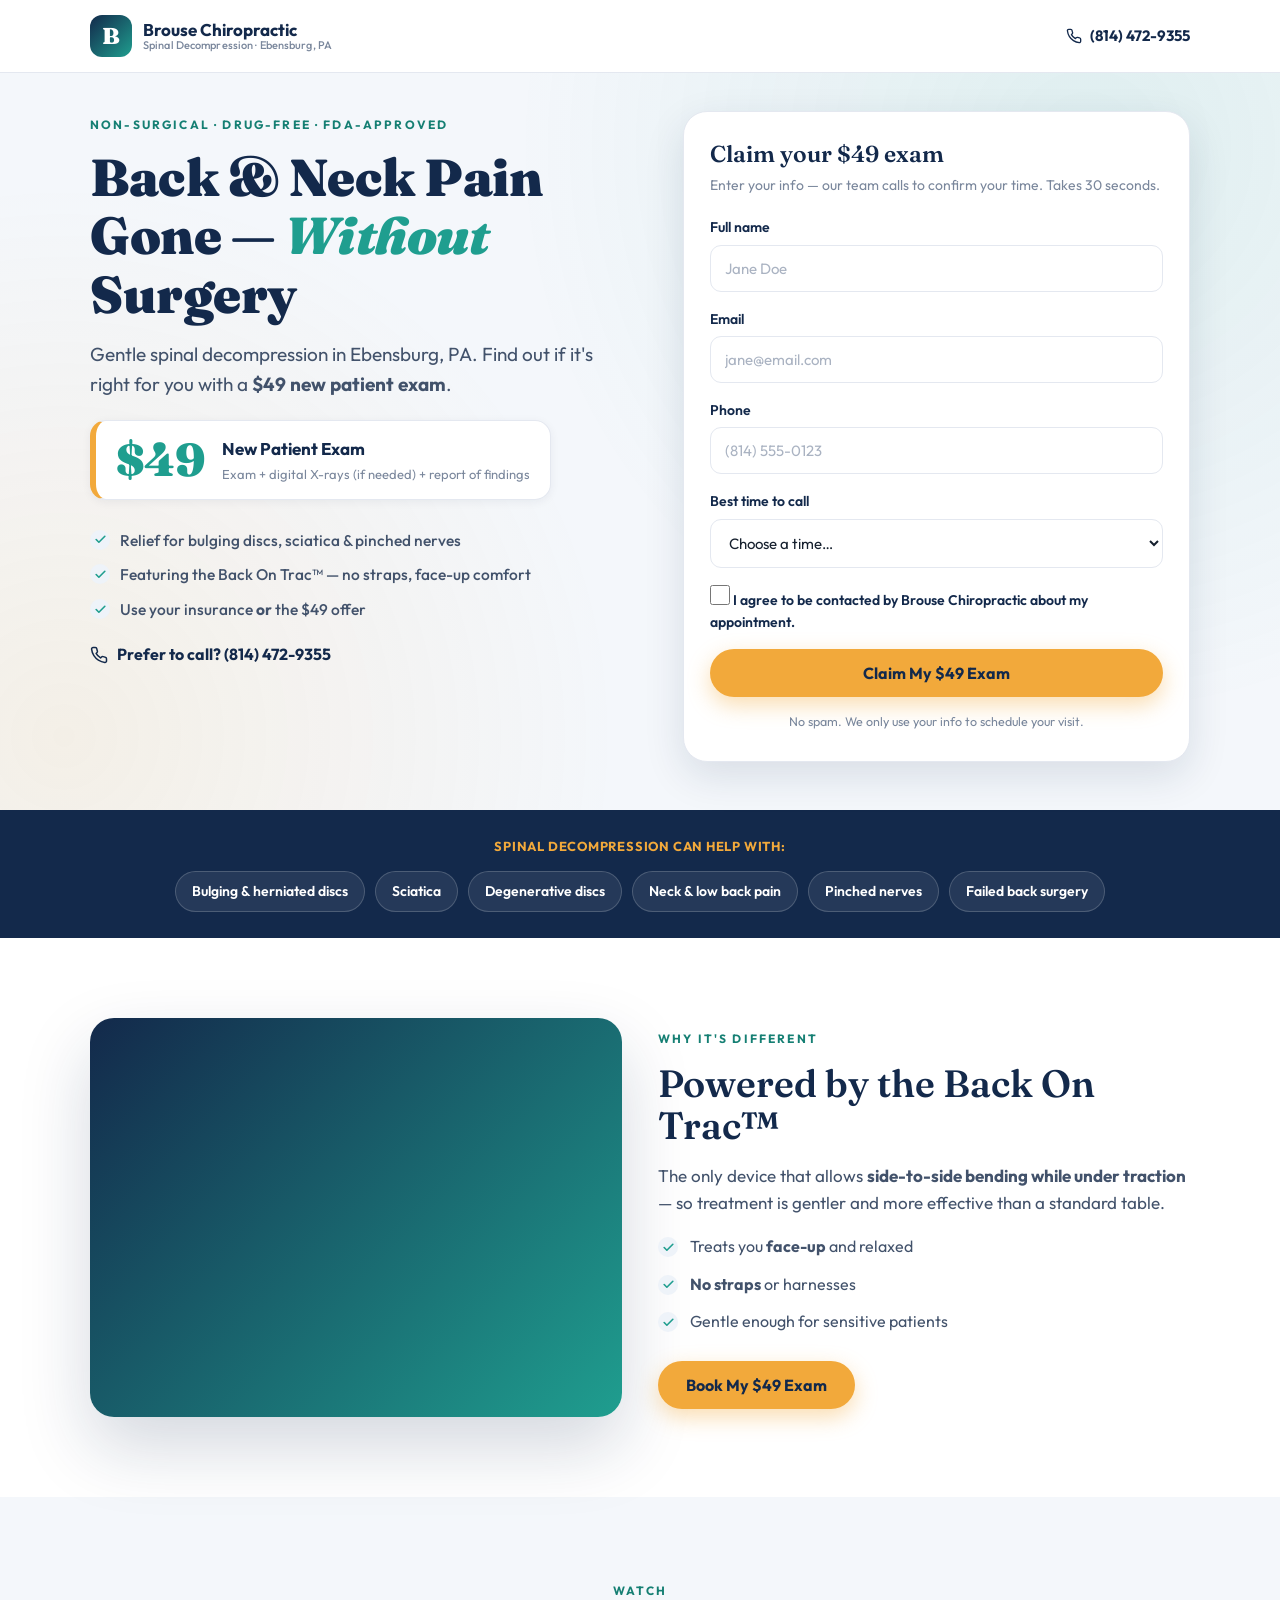
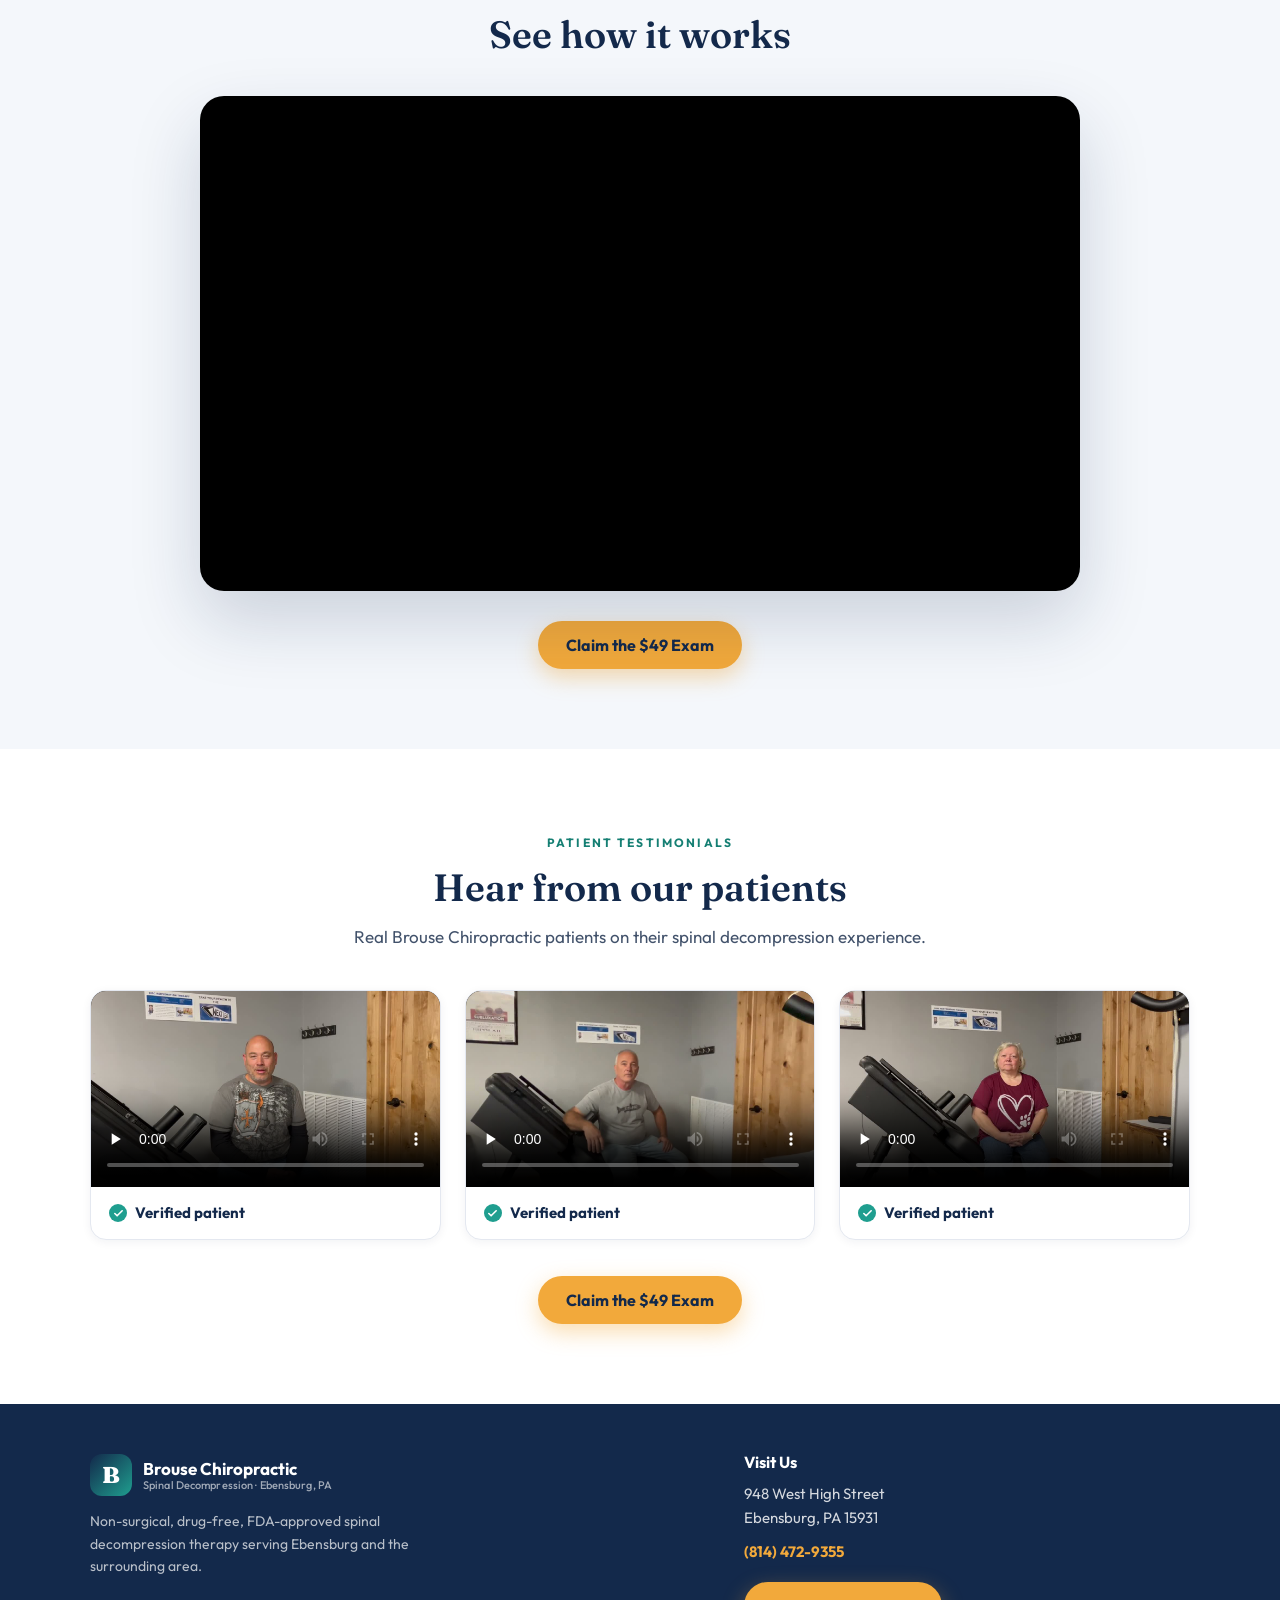
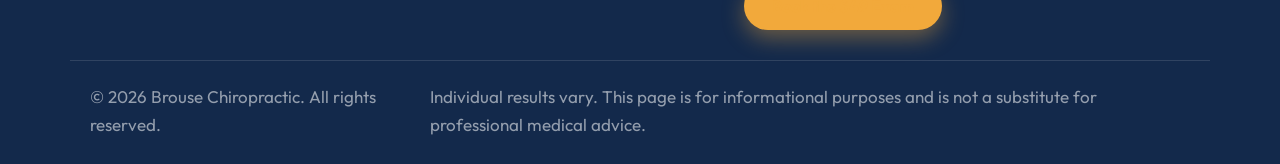
==== index.html @ f55ba2af "Add patient video testimonials; change offer to $49 - New "Hear from our patients" section with 3 co" ====
<!DOCTYPE html>
<html lang="en">
<head>
<meta charset="UTF-8">
<meta name="viewport" content="width=device-width, initial-scale=1.0">
<title>Spinal Decompression Ebensburg, PA — $49 Exam | Brouse Chiropractic</title>
<meta name="description" content="Drug-free, FDA-approved spinal decompression in Ebensburg, PA. Relief for bulging discs, sciatica, neck &amp; back pain without surgery. New patient exam $49 — book in 30 seconds.">
<link rel="preconnect" href="https://fonts.googleapis.com">
<link rel="preconnect" href="https://fonts.gstatic.com" crossorigin>
<link href="https://fonts.googleapis.com/css2?family=Fraunces:opsz,wght@9..144,500;9..144,600;9..144,900&family=Outfit:wght@300;400;500;600;700;800&display=swap" rel="stylesheet">
<link rel="stylesheet" href="styles.css">

<!-- ============ Meta Pixel (placeholder ID — replace 000000000000000) ============ -->
<script>
!function(f,b,e,v,n,t,s)
{if(f.fbq)return;n=f.fbq=function(){n.callMethod?
n.callMethod.apply(n,arguments):n.queue.push(arguments)};
if(!f._fbq)f._fbq=n;n.push=n;n.loaded=!0;n.version='2.0';
n.queue=[];t=b.createElement(e);t.async=!0;
t.src=v;s=b.getElementsByTagName(e)[0];
s.parentNode.insertBefore(t,s)}(window, document,'script',
'https://connect.facebook.net/en_US/fbevents.js');
fbq('init', '000000000000000');   // <-- replace with the client's real Pixel ID
fbq('track', 'PageView');
</script>
<noscript><img height="1" width="1" style="display:none"
  src="https://www.facebook.com/tr?id=000000000000000&ev=PageView&noscript=1"/></noscript>
<!-- ============ End Meta Pixel ============ -->
</head>
<body>

<!-- ===================== HEADER (minimal, no distractions) ===================== -->
<header class="site-header" id="top">
  <div class="wrap header-inner">
    <a href="#top" class="brand">
      <span class="brand-mark">B</span>
      <span class="brand-text">Brouse Chiropractic<small>Spinal Decompression · Ebensburg, PA</small></span>
    </a>
    <a href="tel:+18144729355" class="header-phone">
      <svg viewBox="0 0 24 24" width="16" height="16" fill="none" stroke="currentColor" stroke-width="2" stroke-linecap="round" stroke-linejoin="round"><path d="M22 16.92v3a2 2 0 0 1-2.18 2 19.79 19.79 0 0 1-8.63-3.07 19.5 19.5 0 0 1-6-6 19.79 19.79 0 0 1-3.07-8.67A2 2 0 0 1 4.11 2h3a2 2 0 0 1 2 1.72c.13.96.36 1.9.7 2.81a2 2 0 0 1-.45 2.11L8.09 9.91a16 16 0 0 0 6 6l1.27-1.27a2 2 0 0 1 2.11-.45c.91.34 1.85.57 2.81.7A2 2 0 0 1 22 16.92z"/></svg>
      (814) 472-9355
    </a>
  </div>
</header>

<!-- ===================== HERO + LEAD FORM (above the fold) ===================== -->
<section class="hero" id="book">
  <div class="wrap hero-grid">

    <div class="hero-copy">
      <span class="eyebrow">Non-Surgical · Drug-Free · FDA-Approved</span>
      <h1>Back &amp; Neck Pain Gone — <em>Without</em> Surgery</h1>
      <p class="lede">Gentle spinal decompression in Ebensburg, PA. Find out if it's right for you with a <strong>$49 new patient exam</strong>.</p>

      <div class="offer-badge">
        <div class="offer-price">$49</div>
        <div class="offer-text">
          <strong>New Patient Exam</strong>
          <span>Exam + digital X-rays (if needed) + report of findings</span>
        </div>
      </div>

      <ul class="hero-points">
        <li>Relief for bulging discs, sciatica &amp; pinched nerves</li>
        <li>Featuring the Back On Trac&trade; — no straps, face-up comfort</li>
        <li>Use your insurance <strong>or</strong> the $49 offer</li>
      </ul>

      <a href="tel:+18144729355" class="hero-phone">
        <svg viewBox="0 0 24 24" width="18" height="18" fill="none" stroke="currentColor" stroke-width="2" stroke-linecap="round" stroke-linejoin="round"><path d="M22 16.92v3a2 2 0 0 1-2.18 2 19.79 19.79 0 0 1-8.63-3.07 19.5 19.5 0 0 1-6-6 19.79 19.79 0 0 1-3.07-8.67A2 2 0 0 1 4.11 2h3a2 2 0 0 1 2 1.72c.13.96.36 1.9.7 2.81a2 2 0 0 1-.45 2.11L8.09 9.91a16 16 0 0 0 6 6l1.27-1.27a2 2 0 0 1 2.11-.45c.91.34 1.85.57 2.81.7A2 2 0 0 1 22 16.92z"/></svg>
        Prefer to call? (814) 472-9355
      </a>
    </div>

    <div class="form-card">
      <form id="leadForm" novalidate>
        <h3>Claim your $49 exam</h3>
        <p class="form-intro">Enter your info — our team calls to confirm your time. Takes 30 seconds.</p>

        <div class="field">
          <label for="name">Full name</label>
          <input type="text" id="name" name="name" autocomplete="name" placeholder="Jane Doe" required>
          <span class="error" data-error="name"></span>
        </div>

        <div class="field">
          <label for="email">Email</label>
          <input type="email" id="email" name="email" autocomplete="email" placeholder="jane@email.com" required>
          <span class="error" data-error="email"></span>
        </div>

        <div class="field">
          <label for="phone">Phone</label>
          <input type="tel" id="phone" name="phone" autocomplete="tel" inputmode="tel" placeholder="(814) 555-0123" required>
          <span class="error" data-error="phone"></span>
        </div>

        <div class="field">
          <label for="besttime">Best time to call</label>
          <select id="besttime" name="besttime" required>
            <option value="" disabled selected>Choose a time…</option>
            <option>Morning (8am–12pm)</option>
            <option>Afternoon (12pm–4pm)</option>
            <option>Evening (4pm–7pm)</option>
            <option>Anytime</option>
          </select>
          <span class="error" data-error="besttime"></span>
        </div>

        <div class="field field-check">
          <label class="checkbox">
            <input type="checkbox" id="consent" name="consent" required>
            <span>I agree to be contacted by Brouse Chiropractic about my appointment.</span>
          </label>
          <span class="error" data-error="consent"></span>
        </div>

        <button type="submit" class="btn btn-primary btn-block" id="submitBtn">Claim My $49 Exam</button>
        <p class="form-fineprint">No spam. We only use your info to schedule your visit.</p>
      </form>

      <div class="form-success" id="formSuccess" hidden>
        <div class="success-icon">✓</div>
        <h3>You're all set!</h3>
        <p>Thanks, <span id="successName">there</span> — your request is in. We'll call at your chosen time to lock in your <strong>$49 exam</strong>.</p>
        <p class="success-sub">Need us sooner? Call <a href="tel:+18144729355">(814) 472-9355</a>.</p>
      </div>
    </div>

  </div>
</section>

<!-- ===================== CONDITIONS STRIP ===================== -->
<section class="conditions-strip">
  <div class="wrap">
    <p class="strip-label">Spinal decompression can help with:</p>
    <ul class="chips">
      <li>Bulging &amp; herniated discs</li>
      <li>Sciatica</li>
      <li>Degenerative discs</li>
      <li>Neck &amp; low back pain</li>
      <li>Pinched nerves</li>
      <li>Failed back surgery</li>
    </ul>
  </div>
</section>

<!-- ===================== BACK ON TRAC (compact differentiator) ===================== -->
<section class="section split-section">
  <div class="wrap split">
    <div class="split-media">
      <div class="img-frame">
        <img src="https://images.unsplash.com/photo-1706353399656-210cca727a33?auto=format&fit=crop&w=1000&q=80"
             alt="Chiropractor performing a gentle spinal adjustment"
             loading="lazy" width="1000" height="667"
             onerror="this.onerror=null;this.style.display='none';this.parentElement.classList.add('img-failed');">
      </div>
    </div>
    <div class="split-copy">
      <span class="eyebrow">Why It's Different</span>
      <h2>Powered by the Back On Trac&trade;</h2>
      <p>The only device that allows <strong>side-to-side bending while under traction</strong> — so treatment is gentler and more effective than a standard table.</p>
      <ul class="check-list">
        <li>Treats you <strong>face-up</strong> and relaxed</li>
        <li><strong>No straps</strong> or harnesses</li>
        <li>Gentle enough for sensitive patients</li>
      </ul>
      <a href="#book" class="btn btn-primary">Book My $49 Exam</a>
    </div>
  </div>
</section>

<!-- ===================== VIDEO ===================== -->
<section class="section section-alt" id="video">
  <div class="wrap">
    <div class="section-head">
      <span class="eyebrow">Watch</span>
      <h2>See how it works</h2>
    </div>
    <div class="video-frame">
      <iframe
        src="https://www.youtube-nocookie.com/embed/JpJwrcTbH4c?rel=0"
        title="Spinal Decompression at Brouse Chiropractic"
        loading="lazy"
        allow="accelerometer; autoplay; clipboard-write; encrypted-media; gyroscope; picture-in-picture; web-share"
        referrerpolicy="strict-origin-when-cross-origin"
        allowfullscreen></iframe>
    </div>
    <div class="center" style="margin-top:30px">
      <a href="#book" class="btn btn-primary">Claim the $49 Exam</a>
    </div>
  </div>
</section>

<!-- ===================== PATIENT TESTIMONIALS ===================== -->
<section class="section" id="testimonials">
  <div class="wrap">
    <div class="section-head">
      <span class="eyebrow">Patient Testimonials</span>
      <h2>Hear from our patients</h2>
      <p class="section-sub">Real Brouse Chiropractic patients on their spinal decompression experience.</p>
    </div>
    <div class="vtestimonials">
      <figure class="vtestimonial">
        <div class="vtestimonial-media">
          <video controls preload="none" playsinline poster="videos/testimonial-1.jpg">
            <source src="videos/testimonial-1.mp4" type="video/mp4">
            Your browser doesn't support embedded video.
          </video>
        </div>
        <figcaption>Verified patient</figcaption>
      </figure>
      <figure class="vtestimonial">
        <div class="vtestimonial-media">
          <video controls preload="none" playsinline poster="videos/testimonial-2.jpg">
            <source src="videos/testimonial-2.mp4" type="video/mp4">
            Your browser doesn't support embedded video.
          </video>
        </div>
        <figcaption>Verified patient</figcaption>
      </figure>
      <figure class="vtestimonial">
        <div class="vtestimonial-media">
          <video controls preload="none" playsinline poster="videos/testimonial-3.jpg">
            <source src="videos/testimonial-3.mp4" type="video/mp4">
            Your browser doesn't support embedded video.
          </video>
        </div>
        <figcaption>Verified patient</figcaption>
      </figure>
    </div>
    <div class="center" style="margin-top:36px">
      <a href="#book" class="btn btn-primary">Claim the $49 Exam</a>
    </div>
  </div>
</section>

<!-- ===================== FOOTER ===================== -->
<footer class="site-footer">
  <div class="wrap footer-grid">
    <div>
      <div class="brand brand-footer">
        <span class="brand-mark">B</span>
        <span class="brand-text">Brouse Chiropractic<small>Spinal Decompression · Ebensburg, PA</small></span>
      </div>
      <p class="footer-blurb">Non-surgical, drug-free, FDA-approved spinal decompression therapy serving Ebensburg and the surrounding area.</p>
    </div>
    <div class="footer-contact">
      <h4>Visit Us</h4>
      <p>948 West High Street<br>Ebensburg, PA 15931</p>
      <p><a href="tel:+18144729355">(814) 472-9355</a></p>
      <a href="#book" class="btn btn-primary">Book the $49 Exam</a>
    </div>
  </div>
  <div class="wrap footer-bottom">
    <p>© <span id="year"></span> Brouse Chiropractic. All rights reserved.</p>
    <p class="disclaimer">Individual results vary. This page is for informational purposes and is not a substitute for professional medical advice.</p>
  </div>
</footer>

<script src="main.js"></script>
</body>
</html>
---- styles.css ----
/* ============================================================
   Brouse Chiropractic — Spinal Decompression Landing Page
   Mobile-first, conversion-focused
   ============================================================ */

:root{
  --navy:#13294b;
  --navy-2:#1c3a66;
  --teal:#1f9e8f;
  --teal-dark:#157f73;
  --gold:#f2a93b;
  --gold-dark:#d98e1c;
  --ink:#16202e;
  --body:#42526b;
  --muted:#7a879c;
  --line:#e4e8f0;
  --bg:#ffffff;
  --bg-alt:#f4f7fb;
  --bg-soft:#eef3f9;
  --white:#fff;
  --green:#2faa6a;
  --danger:#d6453b;
  --radius:16px;
  --radius-lg:24px;
  --shadow-sm:0 2px 10px rgba(19,41,75,.06);
  --shadow:0 14px 40px rgba(19,41,75,.12);
  --shadow-lg:0 30px 70px rgba(19,41,75,.18);
  --maxw:1140px;
}

*{margin:0;padding:0;box-sizing:border-box}
html{scroll-behavior:smooth}
body{
  font-family:'Outfit',system-ui,sans-serif;
  color:var(--body);
  background:var(--bg);
  line-height:1.6;
  -webkit-font-smoothing:antialiased;
}
img{max-width:100%;display:block}
a{color:inherit;text-decoration:none}

.wrap{max-width:var(--maxw);margin:0 auto;padding:0 20px}
.center{text-align:center}

h1,h2,h3,h4{font-family:'Fraunces',Georgia,serif;color:var(--navy);line-height:1.12;font-weight:900}
h1{font-size:clamp(30px,5.4vw,52px);letter-spacing:-.5px}
h1 em{font-style:italic;color:var(--teal)}
h2{font-size:clamp(26px,3.8vw,38px);font-weight:600}
h3{font-size:20px;font-weight:600}
p{font-size:clamp(15px,1.6vw,17px)}

.eyebrow{
  display:inline-block;font-family:'Outfit',sans-serif;font-weight:700;
  font-size:12px;letter-spacing:.18em;text-transform:uppercase;
  color:var(--teal-dark);margin-bottom:14px;
}

/* ---------- Buttons ---------- */
.btn{
  display:inline-flex;align-items:center;justify-content:center;gap:9px;
  font-family:'Outfit',sans-serif;font-weight:700;font-size:16px;
  padding:14px 26px;border-radius:999px;border:2px solid transparent;
  cursor:pointer;transition:transform .15s ease,box-shadow .15s ease,background .15s ease;
  text-align:center;line-height:1;
}
.btn:hover{transform:translateY(-2px)}
.btn-primary{background:var(--gold);color:var(--navy);box-shadow:0 8px 22px rgba(242,169,59,.4)}
.btn-primary:hover{background:var(--gold-dark);box-shadow:0 12px 28px rgba(242,169,59,.5)}
.btn-ghost{background:transparent;border-color:rgba(255,255,255,.5);color:var(--white)}
.btn-ghost:hover{background:rgba(255,255,255,.12)}
.btn-light{background:var(--white);color:var(--navy);box-shadow:var(--shadow-sm)}
.btn-light:hover{box-shadow:var(--shadow)}
.btn-block{width:100%}

/* ---------- Header ---------- */
.site-header{
  position:sticky;top:0;z-index:40;background:rgba(255,255,255,.92);
  backdrop-filter:blur(10px);border-bottom:1px solid var(--line);
}
.header-inner{display:flex;align-items:center;gap:16px;height:72px}
.brand{display:flex;align-items:center;gap:11px;font-weight:700;color:var(--navy)}
.brand-mark{
  width:42px;height:42px;flex:0 0 42px;border-radius:12px;
  background:linear-gradient(135deg,var(--navy),var(--teal));
  color:#fff;font-family:'Fraunces',serif;font-weight:900;font-size:23px;
  display:flex;align-items:center;justify-content:center;
}
.brand-text{display:flex;flex-direction:column;font-size:17px;line-height:1.1}
.brand-text small{font-weight:500;font-size:11px;color:var(--muted);letter-spacing:.01em}
.main-nav{display:none;align-items:center;gap:26px;margin-left:auto}
.main-nav a{font-weight:600;font-size:15px;color:var(--navy);transition:color .15s}
.main-nav a:hover{color:var(--teal)}
.main-nav .nav-cta{
  background:var(--navy);color:#fff;padding:10px 18px;border-radius:999px;
}
.main-nav .nav-cta:hover{background:var(--navy-2);color:#fff}
.header-phone{
  display:inline-flex;align-items:center;gap:8px;font-weight:700;color:var(--navy);
  font-size:15px;margin-left:auto;white-space:nowrap;
}
.header-phone:hover{color:var(--teal)}
.nav-toggle{
  margin-left:auto;width:44px;height:44px;border:1px solid var(--line);border-radius:12px;
  background:#fff;display:flex;flex-direction:column;align-items:center;justify-content:center;gap:5px;cursor:pointer;
}
.nav-toggle span{width:20px;height:2px;background:var(--navy);border-radius:2px;transition:.2s}
.nav-toggle[aria-expanded="true"] span:nth-child(1){transform:translateY(7px) rotate(45deg)}
.nav-toggle[aria-expanded="true"] span:nth-child(2){opacity:0}
.nav-toggle[aria-expanded="true"] span:nth-child(3){transform:translateY(-7px) rotate(-45deg)}

/* ---------- Hero ---------- */
.hero{
  background:
    radial-gradient(circle at 85% 10%,rgba(31,158,143,.10),transparent 45%),
    radial-gradient(circle at 5% 90%,rgba(242,169,59,.10),transparent 40%),
    var(--bg-alt);
  padding:38px 0 48px;
}
.hero-grid{display:grid;gap:32px;align-items:start}
.hero-copy .lede{font-size:clamp(16px,1.9vw,19px);color:var(--body);margin:16px 0 20px;max-width:540px}
.hero-points{list-style:none;display:grid;gap:10px;margin:4px 0 20px}
.hero-points li{position:relative;padding-left:30px;font-weight:500;color:var(--body);font-size:15.5px}
.hero-points li::before{
  content:"";position:absolute;left:0;top:2px;width:20px;height:20px;border-radius:50%;
  background:var(--bg-soft) url("data:image/svg+xml,%3Csvg xmlns='http://www.w3.org/2000/svg' viewBox='0 0 24 24' fill='none' stroke='%231f9e8f' stroke-width='3' stroke-linecap='round' stroke-linejoin='round'%3E%3Cpath d='M20 6L9 17l-5-5'/%3E%3C/svg%3E") center/13px no-repeat;
}
.hero-phone{display:inline-flex;align-items:center;gap:9px;font-weight:700;color:var(--navy);font-size:16px}
.hero-phone:hover{color:var(--teal)}
.offer-badge{
  display:inline-flex;align-items:center;gap:16px;background:#fff;
  border:1px solid var(--line);border-left:6px solid var(--gold);
  border-radius:var(--radius);padding:14px 20px;box-shadow:var(--shadow-sm);margin-bottom:24px;
}
.offer-price{font-family:'Fraunces',serif;font-weight:900;font-size:46px;color:var(--teal);line-height:1}
.offer-text{display:flex;flex-direction:column;gap:2px}
.offer-text strong{color:var(--navy);font-size:17px;font-weight:700}
.offer-text span{font-size:13px;color:var(--muted)}
.hero-cta{display:flex;flex-wrap:wrap;gap:12px}
.hero-cta .btn-ghost{border-color:var(--navy);color:var(--navy)}
.hero-cta .btn-ghost:hover{background:rgba(19,41,75,.06)}
.hero-note{margin-top:16px;font-size:14px;color:var(--muted)}
.hero-note strong{color:var(--navy)}

.hero-media{position:relative}
.img-frame{
  border-radius:var(--radius-lg);overflow:hidden;box-shadow:var(--shadow-lg);
  background:linear-gradient(135deg,var(--navy),var(--teal));aspect-ratio:3/2;
}
.img-frame img{width:100%;height:100%;object-fit:cover}
.img-frame.img-failed{min-height:260px}
.trust-row{
  display:flex;flex-wrap:wrap;gap:8px;justify-content:center;margin-top:16px;
}
.trust-row span{
  background:#fff;border:1px solid var(--line);border-radius:999px;
  padding:8px 14px;font-size:13px;font-weight:600;color:var(--navy);box-shadow:var(--shadow-sm);
}

/* ---------- Offer strip ---------- */
.strip{background:var(--navy);color:#fff}
.strip-inner{
  display:flex;flex-direction:column;gap:14px;align-items:center;text-align:center;
  padding:22px 0;
}
.strip-inner p{font-size:clamp(16px,2vw,19px)}
.strip-inner strong{color:var(--gold)}

/* ---------- Conditions strip ---------- */
.conditions-strip{background:var(--navy);color:#fff;padding:26px 0}
.conditions-strip .strip-label{
  text-align:center;font-weight:700;font-size:13px;letter-spacing:.06em;
  text-transform:uppercase;color:var(--gold);margin-bottom:14px;
}
.chips{list-style:none;display:flex;flex-wrap:wrap;gap:10px;justify-content:center}
.chips li{
  background:rgba(255,255,255,.08);border:1px solid rgba(255,255,255,.18);
  border-radius:999px;padding:8px 16px;font-size:14px;font-weight:600;color:#fff;
}

/* ---------- Sections ---------- */
.section{padding:64px 0}
.section-alt{background:var(--bg-alt)}
.section-head{max-width:680px;margin:0 auto 40px;text-align:center}
.section-sub{margin-top:14px;color:var(--body)}

/* Steps */
.steps{display:grid;gap:20px}
.step{
  background:#fff;border:1px solid var(--line);border-radius:var(--radius);
  padding:28px 24px;box-shadow:var(--shadow-sm);transition:transform .18s,box-shadow .18s;
}
.step:hover{transform:translateY(-4px);box-shadow:var(--shadow)}
.step-num{
  width:46px;height:46px;border-radius:13px;background:var(--bg-soft);color:var(--teal-dark);
  font-family:'Fraunces',serif;font-weight:900;font-size:22px;
  display:flex;align-items:center;justify-content:center;margin-bottom:16px;
}
.step h3{margin-bottom:8px}

/* Conditions */
.conditions-grid{
  list-style:none;display:grid;gap:12px;margin:0 0 34px;
}
.conditions-grid li{
  background:#fff;border:1px solid var(--line);border-radius:12px;
  padding:16px 18px 16px 46px;position:relative;font-weight:600;color:var(--navy);
  box-shadow:var(--shadow-sm);
}
.conditions-grid li::before{
  content:"";position:absolute;left:18px;top:50%;transform:translateY(-50%);
  width:16px;height:16px;border-radius:50%;
  background:var(--teal) url("data:image/svg+xml,%3Csvg xmlns='http://www.w3.org/2000/svg' viewBox='0 0 24 24' fill='none' stroke='white' stroke-width='3.5' stroke-linecap='round' stroke-linejoin='round'%3E%3Cpath d='M20 6L9 17l-5-5'/%3E%3C/svg%3E") center/11px no-repeat;
}

/* Split (Back On Trac) */
.split{display:grid;gap:36px;align-items:center}
.split-media .img-frame{aspect-ratio:4/3}
.check-list{list-style:none;display:grid;gap:12px;margin:18px 0 26px}
.check-list li{position:relative;padding-left:32px;color:var(--body)}
.check-list li::before{
  content:"";position:absolute;left:0;top:3px;width:20px;height:20px;border-radius:50%;
  background:var(--bg-soft) url("data:image/svg+xml,%3Csvg xmlns='http://www.w3.org/2000/svg' viewBox='0 0 24 24' fill='none' stroke='%231f9e8f' stroke-width='3' stroke-linecap='round' stroke-linejoin='round'%3E%3Cpath d='M20 6L9 17l-5-5'/%3E%3C/svg%3E") center/13px no-repeat;
}
.split-copy h2{margin-bottom:14px}

/* Lifestyle */
.lifestyle{position:relative;overflow:hidden;background:var(--navy)}
.lifestyle-bg{
  position:absolute;inset:0;width:100%;height:100%;object-fit:cover;
}
.lifestyle-overlay{
  position:absolute;inset:0;
  background:linear-gradient(90deg,rgba(19,41,75,.88),rgba(19,41,75,.55));
}
.lifestyle.img-failed{background:linear-gradient(135deg,var(--navy),var(--teal-dark))}
.lifestyle-copy{position:relative;z-index:2;color:#fff;text-align:center;padding:80px 20px;max-width:680px}
.lifestyle-copy h2{color:#fff;margin-bottom:14px}
.lifestyle-copy p{color:rgba(255,255,255,.9);margin-bottom:26px;font-size:18px}

/* Video */
.video-frame{
  position:relative;width:100%;max-width:880px;margin:0 auto;
  aspect-ratio:16/9;border-radius:var(--radius-lg);overflow:hidden;
  box-shadow:var(--shadow-lg);background:#000;
}
.video-frame iframe{position:absolute;inset:0;width:100%;height:100%;border:0}

/* Video testimonials */
.vtestimonials{display:grid;gap:24px;grid-template-columns:1fr}
.vtestimonial{
  margin:0;background:#fff;border:1px solid var(--line);border-radius:var(--radius);
  box-shadow:var(--shadow-sm);overflow:hidden;transition:transform .18s,box-shadow .18s;
}
.vtestimonial:hover{transform:translateY(-4px);box-shadow:var(--shadow)}
.vtestimonial-media{position:relative;aspect-ratio:16/9;background:#000}
.vtestimonial-media video{position:absolute;inset:0;width:100%;height:100%;object-fit:cover;display:block}
.vtestimonial figcaption{
  display:flex;align-items:center;gap:8px;padding:14px 18px;
  font-weight:700;color:var(--navy);font-size:15px;
}
.vtestimonial figcaption::before{
  content:"";width:18px;height:18px;border-radius:50%;flex-shrink:0;
  background:var(--teal) url("data:image/svg+xml,%3Csvg xmlns='http://www.w3.org/2000/svg' viewBox='0 0 24 24' fill='none' stroke='white' stroke-width='3.5' stroke-linecap='round' stroke-linejoin='round'%3E%3Cpath d='M20 6L9 17l-5-5'/%3E%3C/svg%3E") center/11px no-repeat;
}

/* ---------- Booking / Form ---------- */
.book-section{background:linear-gradient(180deg,var(--bg-alt),#fff)}
.book-grid{display:grid;gap:36px;align-items:start}
.book-pitch h2{margin-bottom:18px}
.book-includes-label{font-weight:700;color:var(--navy);margin-bottom:6px}
.book-or{margin-top:18px;padding:14px 16px;background:var(--bg-soft);border-radius:12px;font-size:15px}
.book-contact{margin-top:24px;display:flex;flex-direction:column;gap:8px}
.book-phone{display:inline-flex;align-items:center;gap:9px;font-weight:800;font-size:22px;color:var(--navy)}
.book-phone:hover{color:var(--teal)}
.book-address{color:var(--muted);font-size:15px}

.form-card{
  background:#fff;border:1px solid var(--line);border-radius:var(--radius-lg);
  padding:30px 26px;box-shadow:var(--shadow);
}
.form-card h3{font-size:23px;margin-bottom:6px}
.form-intro{font-size:14px;color:var(--muted);margin-bottom:20px}
.field{margin-bottom:16px}
.field label{display:block;font-weight:600;font-size:14px;color:var(--navy);margin-bottom:6px}
.field input,.field select{
  width:100%;border:1.5px solid var(--line);border-radius:11px;padding:13px 14px;
  font-family:'Outfit',sans-serif;font-size:15px;color:var(--ink);background:#fff;
  transition:border-color .15s,box-shadow .15s;
}
.field input::placeholder{color:#aab3c2}
.field input:focus,.field select:focus{
  outline:none;border-color:var(--teal);box-shadow:0 0 0 3px rgba(31,158,143,.15);
}
.field.invalid input,.field.invalid select{border-color:var(--danger)}
.field .error{display:none;color:var(--danger);font-size:13px;margin-top:5px;font-weight:500}
.field.invalid .error{display:block}

.field-check{margin-top:6px}
.checkbox{display:flex;gap:10px;align-items:flex-start;font-weight:400;color:var(--body);font-size:14px;cursor:pointer}
.checkbox input{width:20px;height:20px;flex:0 0 20px;margin-top:1px;accent-color:var(--teal);cursor:pointer}
.field-check.invalid .error{display:block}

.form-fineprint{text-align:center;font-size:12.5px;color:var(--muted);margin-top:14px}

.form-success{text-align:center;padding:18px 8px}
.success-icon{
  width:64px;height:64px;border-radius:50%;background:var(--green);color:#fff;
  font-size:34px;display:flex;align-items:center;justify-content:center;margin:0 auto 18px;
  box-shadow:0 10px 24px rgba(47,170,106,.4);
}
.form-success h3{font-size:26px;margin-bottom:10px}
.form-success p{margin-bottom:8px}
.success-sub{font-size:14px;color:var(--muted)}
.success-sub a{color:var(--teal-dark);font-weight:700}

/* ---------- Footer ---------- */
.site-footer{background:var(--navy);color:rgba(255,255,255,.82);padding:50px 0 26px}
.footer-grid{display:grid;gap:30px;padding-bottom:30px;border-bottom:1px solid rgba(255,255,255,.12)}
.brand-footer .brand-text,.brand-footer{color:#fff}
.brand-footer .brand-text small{color:rgba(255,255,255,.6)}
.footer-blurb{margin-top:14px;font-size:14px;max-width:380px;color:rgba(255,255,255,.7)}
.footer-contact h4{color:#fff;font-size:16px;margin-bottom:10px;font-family:'Outfit',sans-serif;font-weight:700}
.footer-contact p{font-size:15px;margin-bottom:10px}
.footer-contact a{color:var(--gold);font-weight:700}
.footer-contact .btn{margin-top:8px}
.footer-bottom{display:flex;flex-direction:column;gap:8px;padding-top:22px;font-size:12.5px;color:rgba(255,255,255,.55)}
.disclaimer{max-width:760px}

/* ---------- Mobile nav open state ---------- */
body.nav-open .main-nav{
  display:flex;flex-direction:column;align-items:stretch;gap:6px;
  position:absolute;top:72px;left:0;right:0;background:#fff;
  border-bottom:1px solid var(--line);padding:14px 20px;box-shadow:var(--shadow);margin:0;
}
body.nav-open .main-nav a{padding:12px 6px;border-radius:10px}
body.nav-open .main-nav a:hover{background:var(--bg-alt)}
body.nav-open .main-nav .nav-cta{text-align:center}

/* ============================================================
   Responsive
   ============================================================ */
@media(min-width:640px){
  .steps{grid-template-columns:repeat(3,1fr)}
  .conditions-grid{grid-template-columns:repeat(2,1fr)}
  .strip-inner{flex-direction:row;justify-content:space-between;text-align:left}
  .footer-bottom{flex-direction:row;justify-content:space-between;align-items:center}
}
@media(min-width:900px){
  .nav-toggle{display:none}
  .main-nav{display:flex}
  .header-phone{display:flex}
  .hero-grid{grid-template-columns:1.05fr .95fr}
  .split{grid-template-columns:1fr 1fr}
  .conditions-grid{grid-template-columns:repeat(4,1fr)}
  .vtestimonials{grid-template-columns:repeat(3,1fr)}
  .book-grid{grid-template-columns:1fr 1.05fr}
  .footer-grid{grid-template-columns:1.4fr 1fr}
  .section{padding:80px 0}
}
@media(max-width:899px){
  body.nav-open{overflow:hidden}
}

@media(prefers-reduced-motion:reduce){
  *{scroll-behavior:auto!important;transition:none!important;animation:none!important}
}
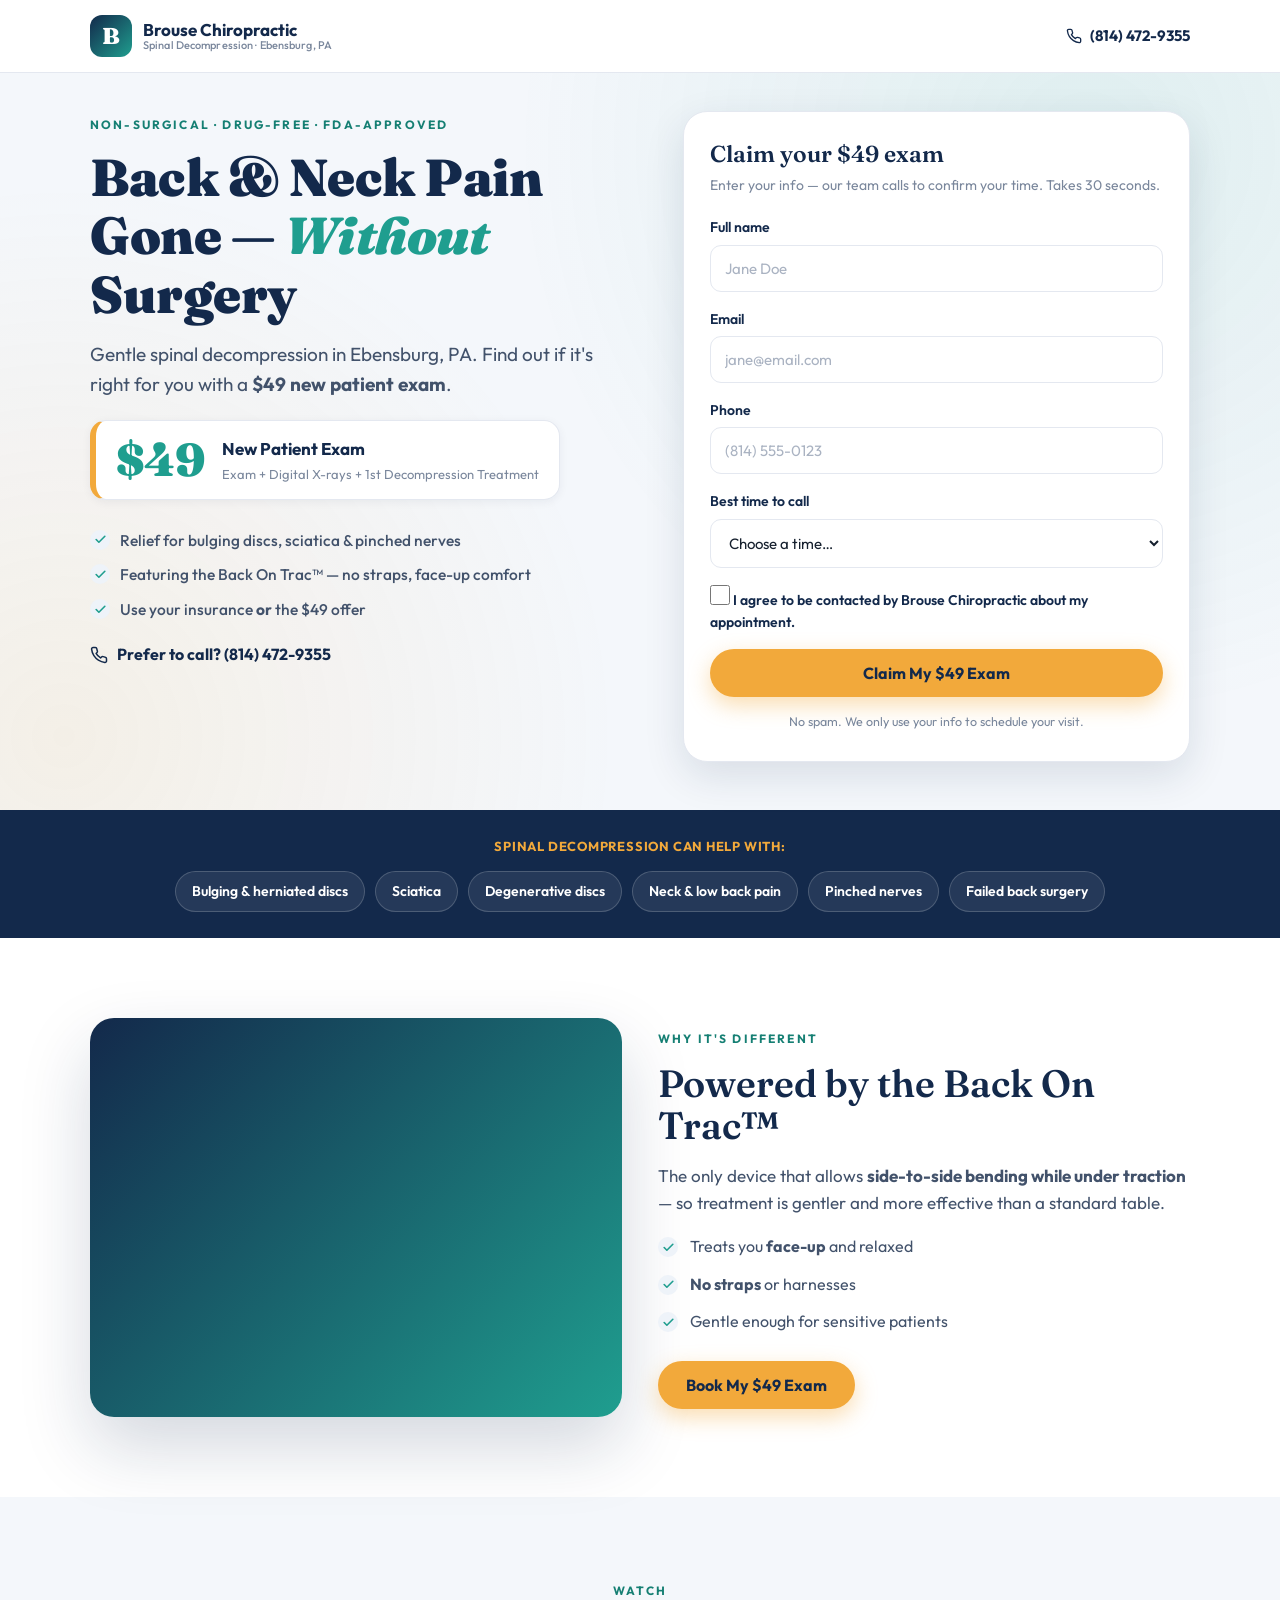
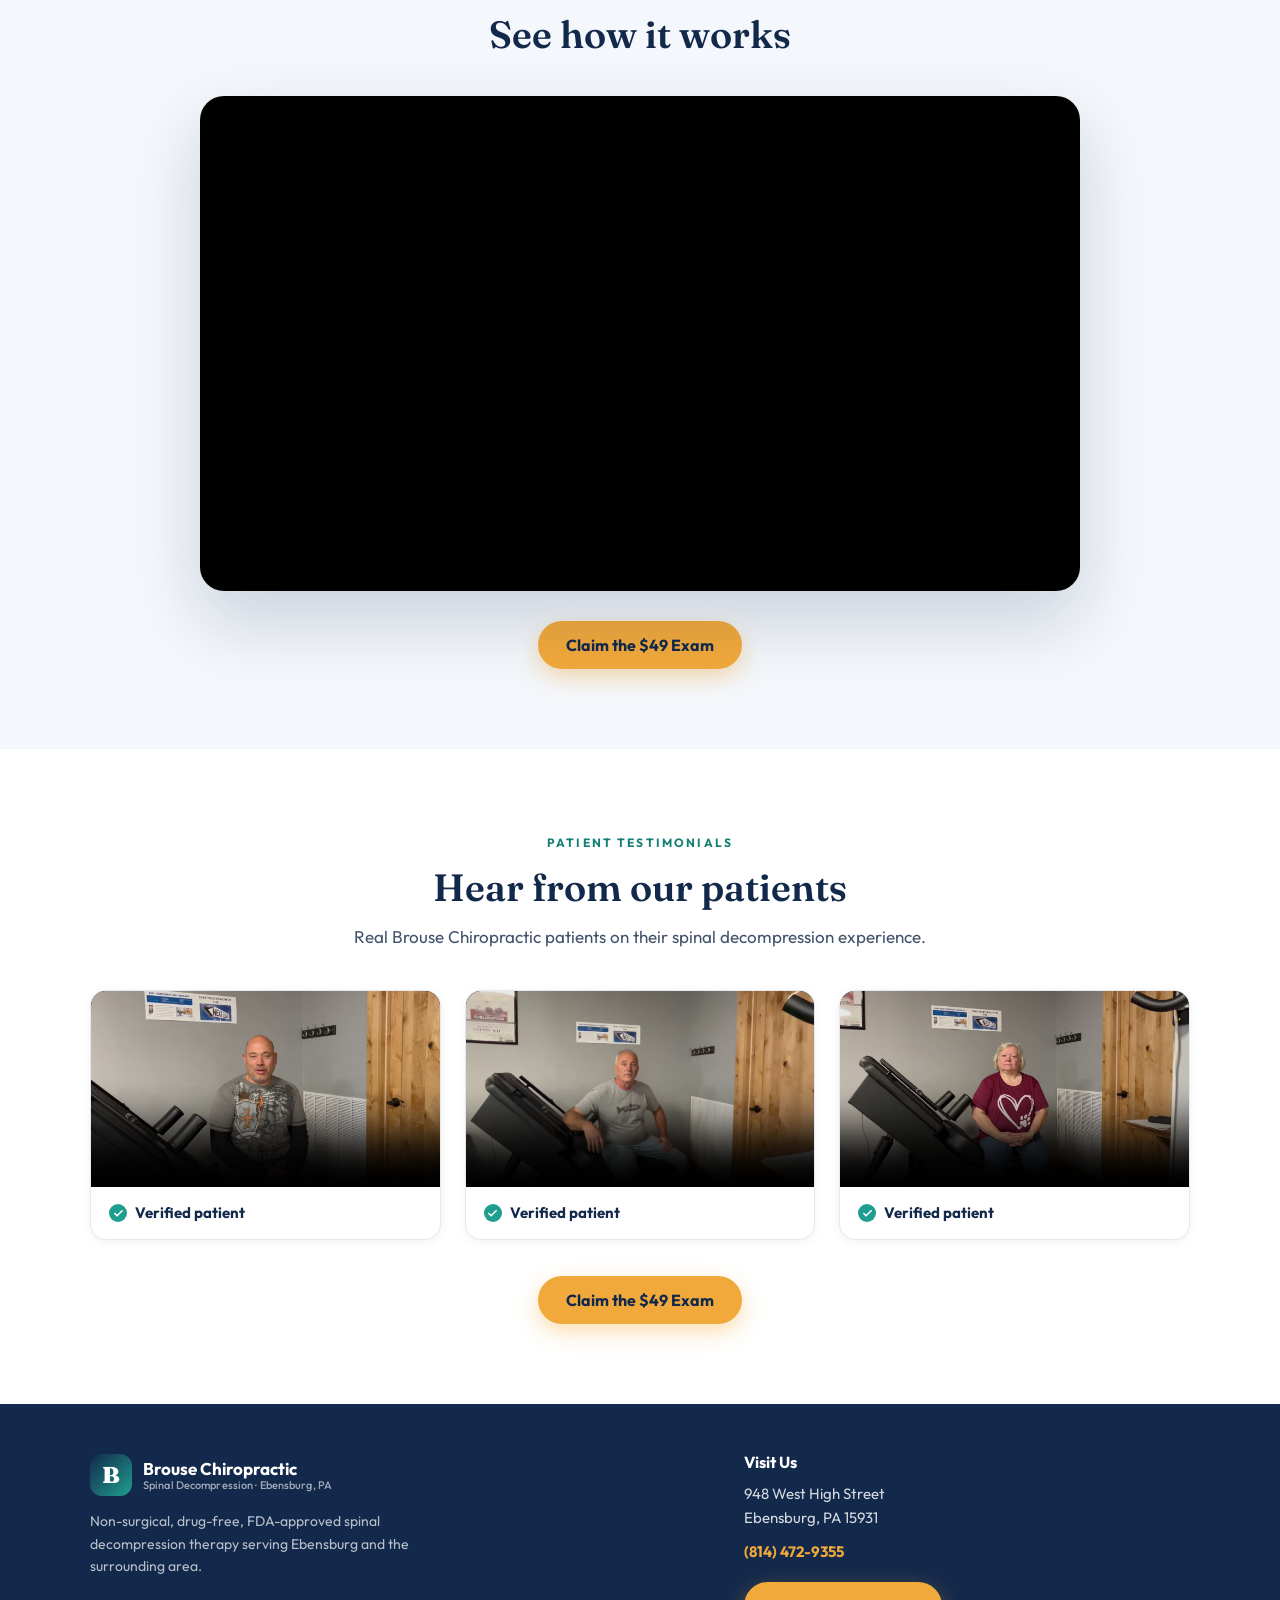
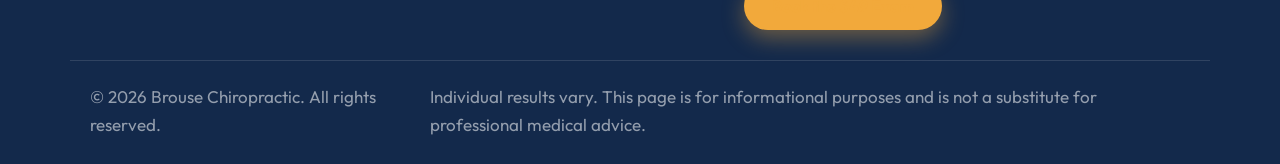
==== commit 27acf929: "Update offer inclusions: Exam + Digital X-rays + 1st Decompression Treatment Co-Authored-By: Claude " ====
--- a/index.html
+++ b/index.html
@@ -56,7 +56,7 @@
         <div class="offer-price">$49</div>
         <div class="offer-text">
           <strong>New Patient Exam</strong>
-          <span>Exam + digital X-rays (if needed) + report of findings</span>
+          <span>Exam + Digital X-rays + 1st Decompression Treatment</span>
         </div>
       </div>
 
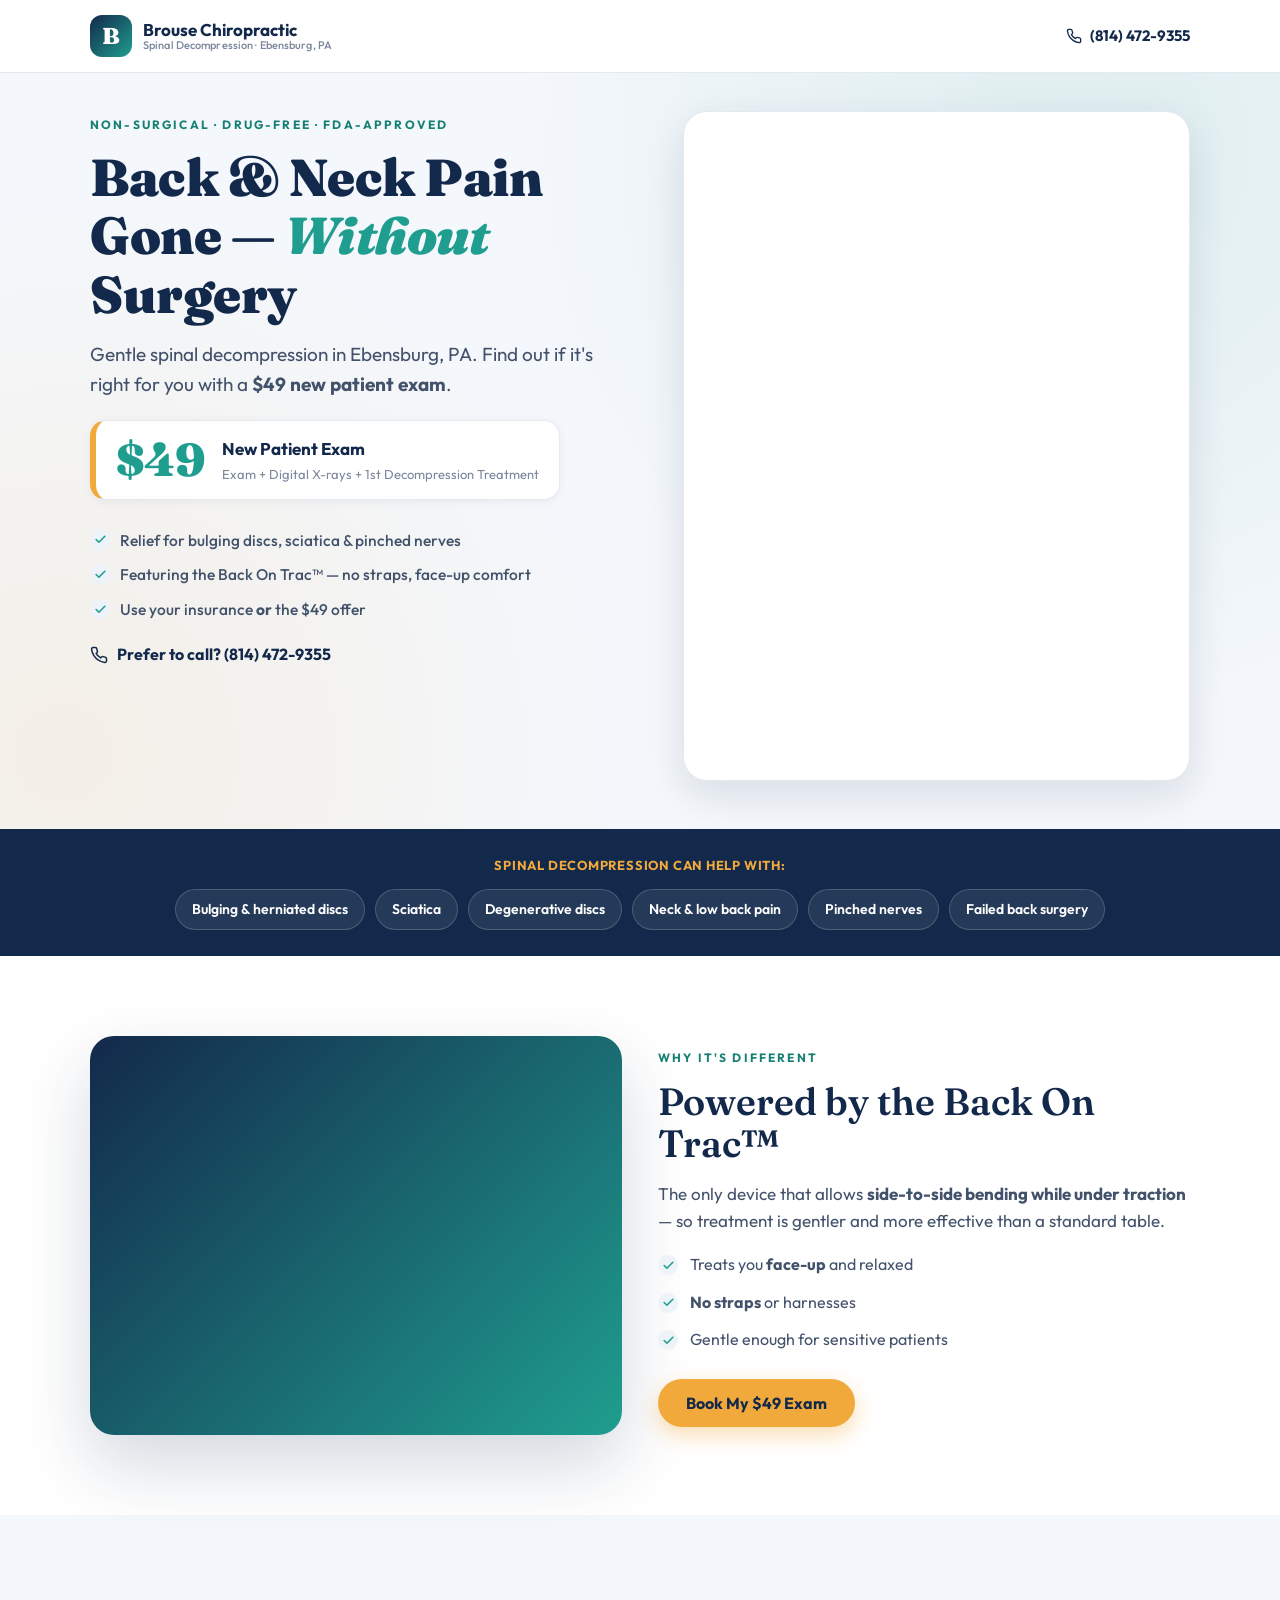
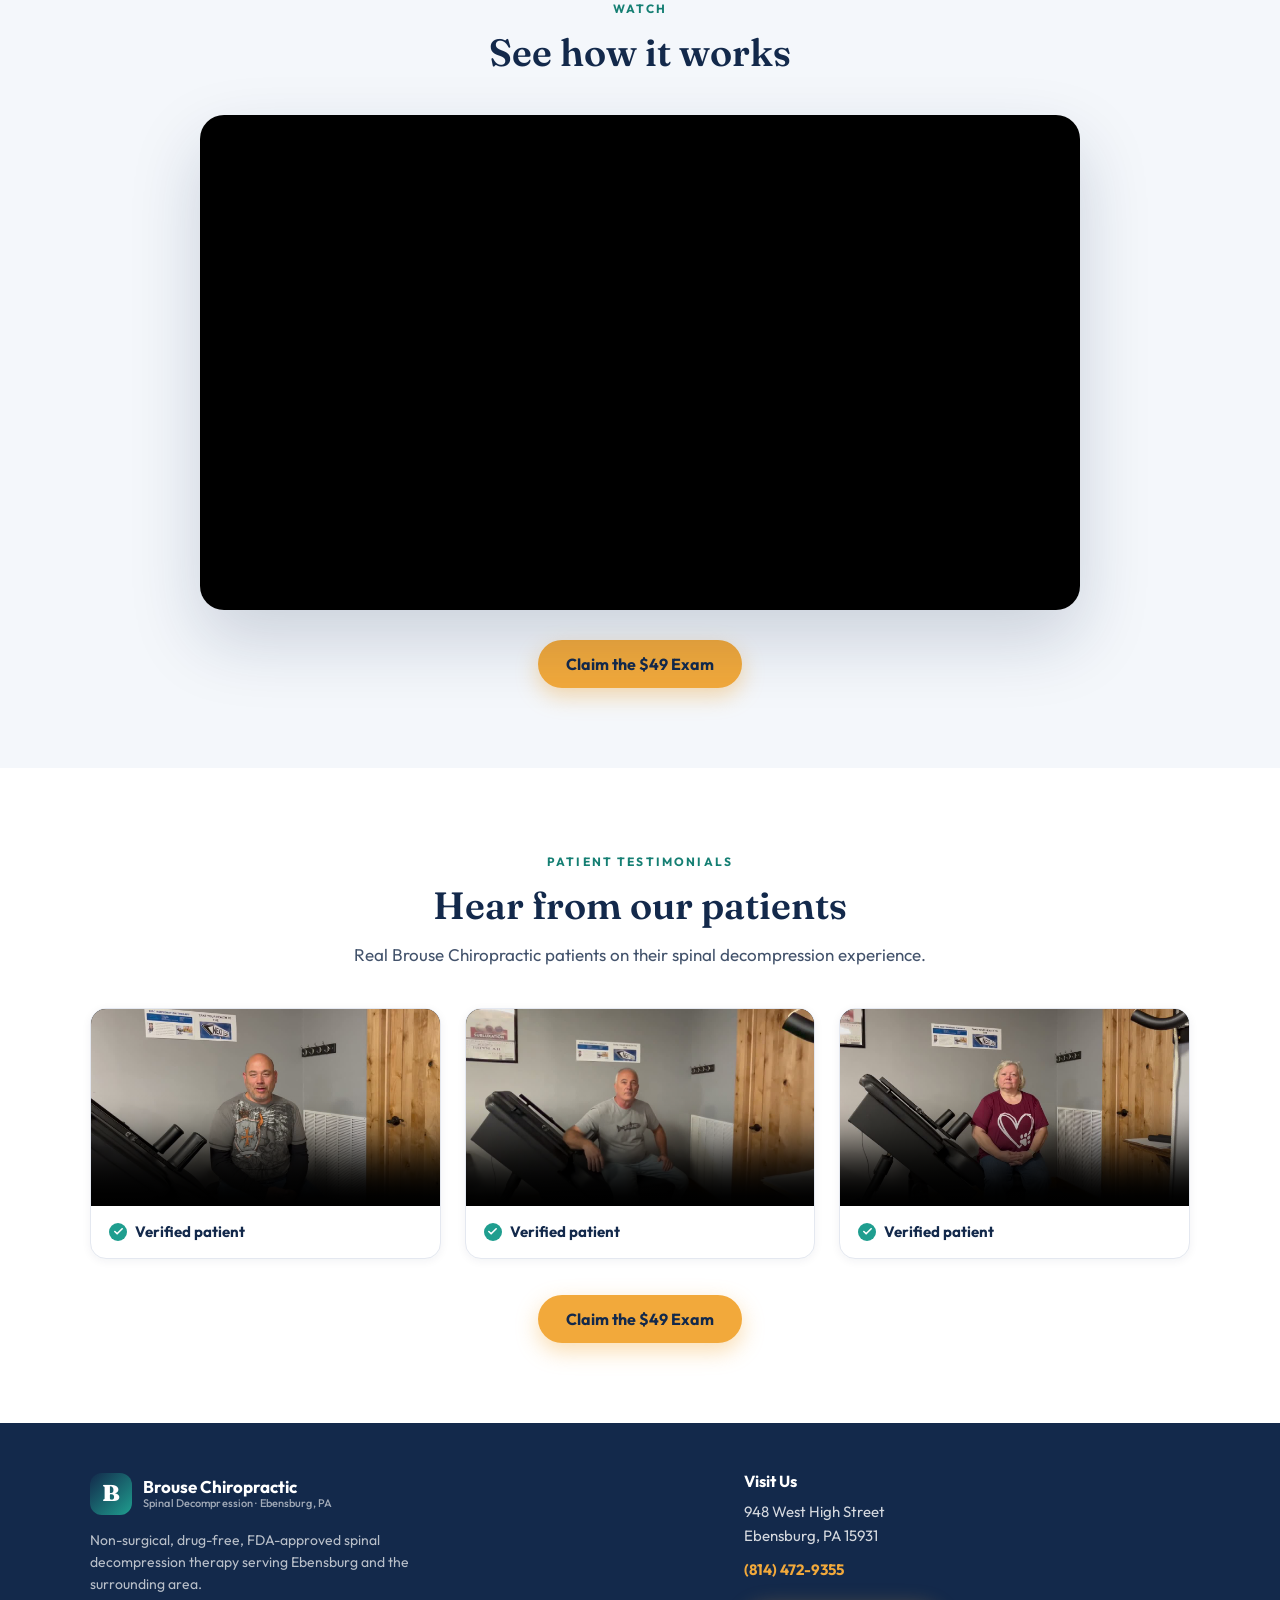
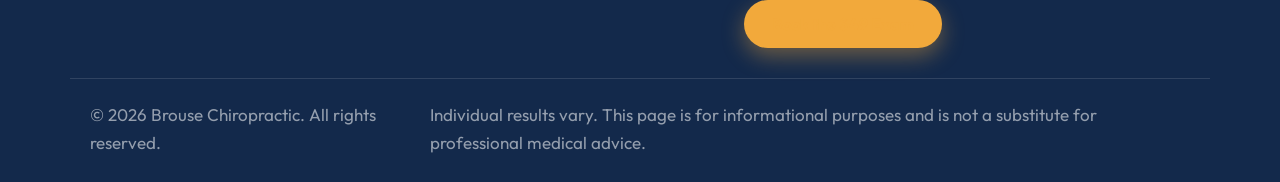
==== commit 5c89243a: "Swap hardcoded form for GHL decompression embed Co-Authored-By: Claude Opus 4.8 <noreply@anthropic.c" ====
--- a/index.html
+++ b/index.html
@@ -73,58 +73,23 @@
     </div>
 
     <div class="form-card">
-      <form id="leadForm" novalidate>
-        <h3>Claim your $49 exam</h3>
-        <p class="form-intro">Enter your info — our team calls to confirm your time. Takes 30 seconds.</p>
-
-        <div class="field">
-          <label for="name">Full name</label>
-          <input type="text" id="name" name="name" autocomplete="name" placeholder="Jane Doe" required>
-          <span class="error" data-error="name"></span>
-        </div>
-
-        <div class="field">
-          <label for="email">Email</label>
-          <input type="email" id="email" name="email" autocomplete="email" placeholder="jane@email.com" required>
-          <span class="error" data-error="email"></span>
-        </div>
-
-        <div class="field">
-          <label for="phone">Phone</label>
-          <input type="tel" id="phone" name="phone" autocomplete="tel" inputmode="tel" placeholder="(814) 555-0123" required>
-          <span class="error" data-error="phone"></span>
-        </div>
-
-        <div class="field">
-          <label for="besttime">Best time to call</label>
-          <select id="besttime" name="besttime" required>
-            <option value="" disabled selected>Choose a time…</option>
-            <option>Morning (8am–12pm)</option>
-            <option>Afternoon (12pm–4pm)</option>
-            <option>Evening (4pm–7pm)</option>
-            <option>Anytime</option>
-          </select>
-          <span class="error" data-error="besttime"></span>
-        </div>
-
-        <div class="field field-check">
-          <label class="checkbox">
-            <input type="checkbox" id="consent" name="consent" required>
-            <span>I agree to be contacted by Brouse Chiropractic about my appointment.</span>
-          </label>
-          <span class="error" data-error="consent"></span>
-        </div>
-
-        <button type="submit" class="btn btn-primary btn-block" id="submitBtn">Claim My $49 Exam</button>
-        <p class="form-fineprint">No spam. We only use your info to schedule your visit.</p>
-      </form>
-
-      <div class="form-success" id="formSuccess" hidden>
-        <div class="success-icon">✓</div>
-        <h3>You're all set!</h3>
-        <p>Thanks, <span id="successName">there</span> — your request is in. We'll call at your chosen time to lock in your <strong>$49 exam</strong>.</p>
-        <p class="success-sub">Need us sooner? Call <a href="tel:+18144729355">(814) 472-9355</a>.</p>
-      </div>
+      <iframe
+          src="https://api.leadconnectorhq.com/widget/form/ID3iA1CH60EwumyIoow7"
+          style="width:100%;height:600px;border:none;border-radius:8px"
+          id="inline-ID3iA1CH60EwumyIoow7"
+          data-layout="{'id':'INLINE'}"
+          data-trigger-type="alwaysShow"
+          data-trigger-value=""
+          data-activation-type="alwaysActivated"
+          data-activation-value=""
+          data-deactivation-type="neverDeactivate"
+          data-deactivation-value=""
+          data-form-name="Decompression Form"
+          data-height="555"
+          data-layout-iframe-id="inline-ID3iA1CH60EwumyIoow7"
+          data-form-id="ID3iA1CH60EwumyIoow7"
+          title="Decompression Form">
+      </iframe>
     </div>
 
   </div>
@@ -259,5 +224,6 @@
 </footer>
 
 <script src="main.js"></script>
+<script src="https://link.msgsndr.com/js/form_embed.js"></script>
 </body>
 </html>
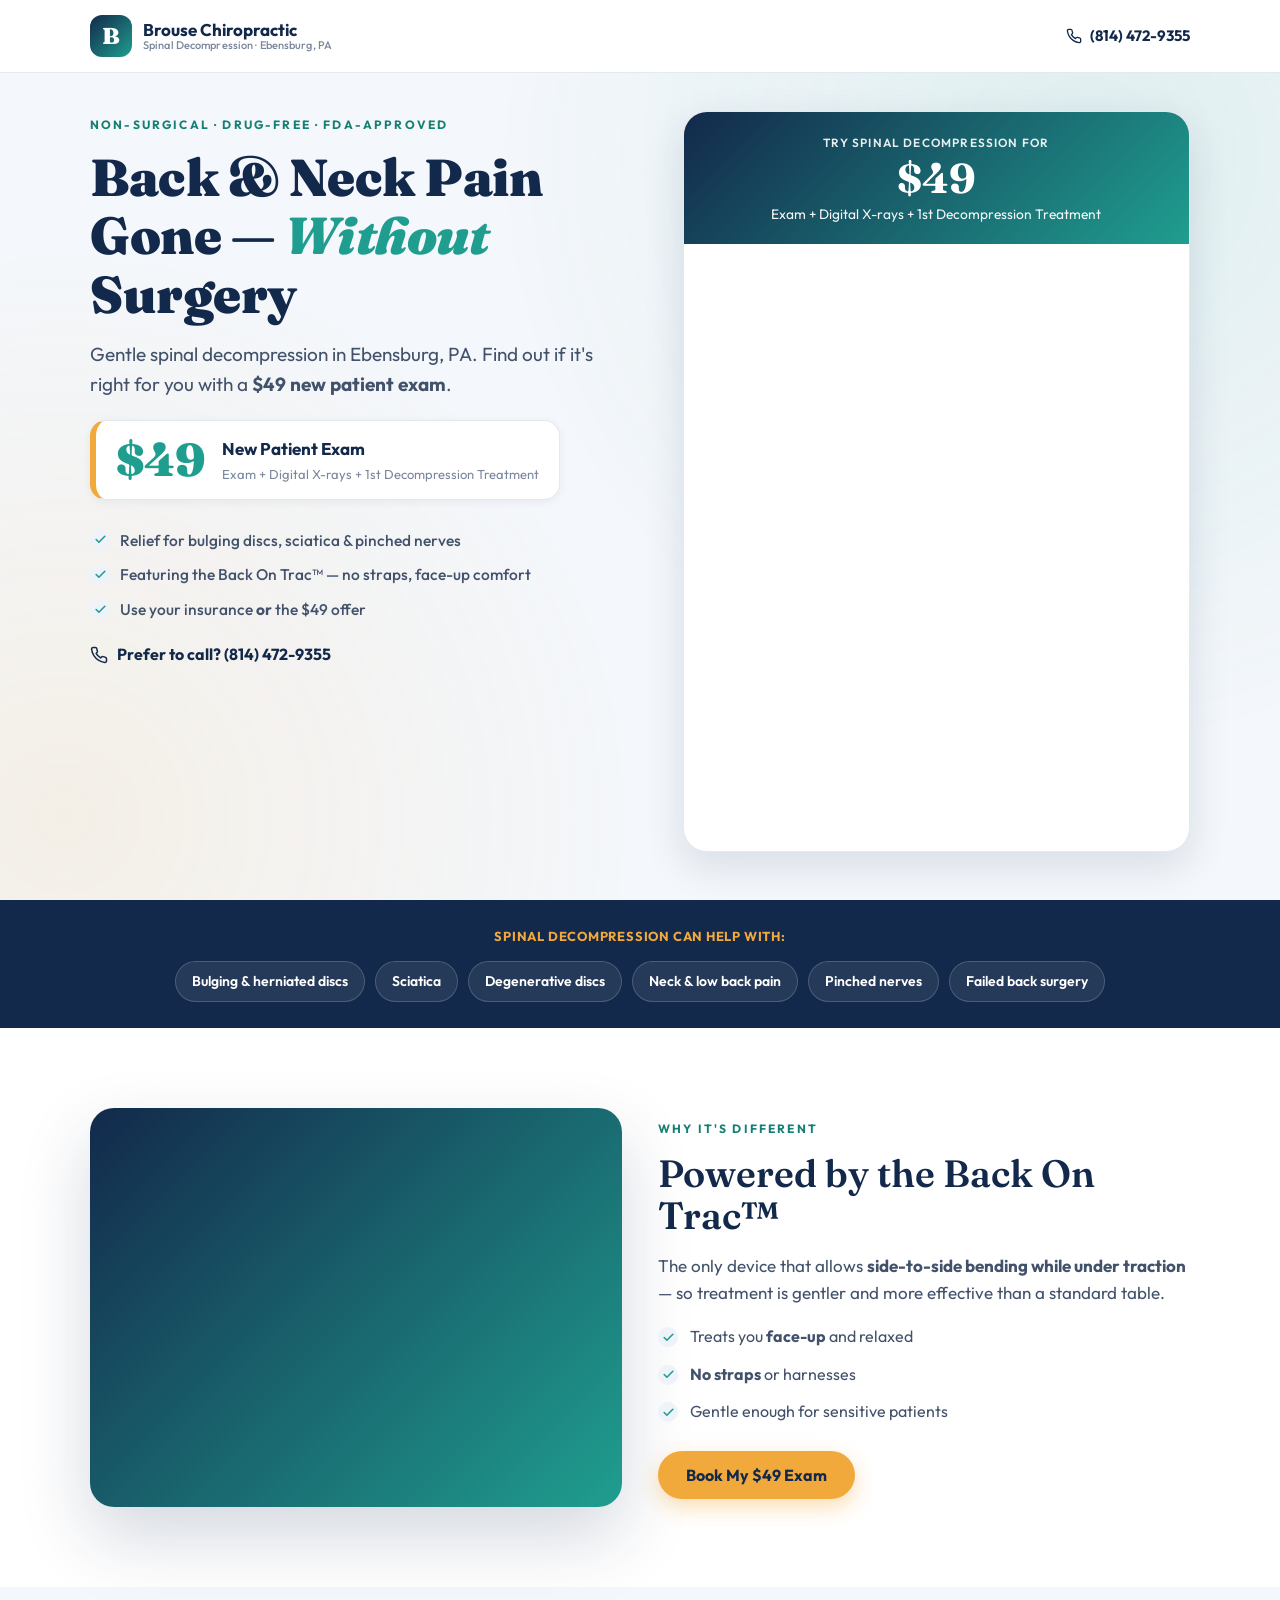
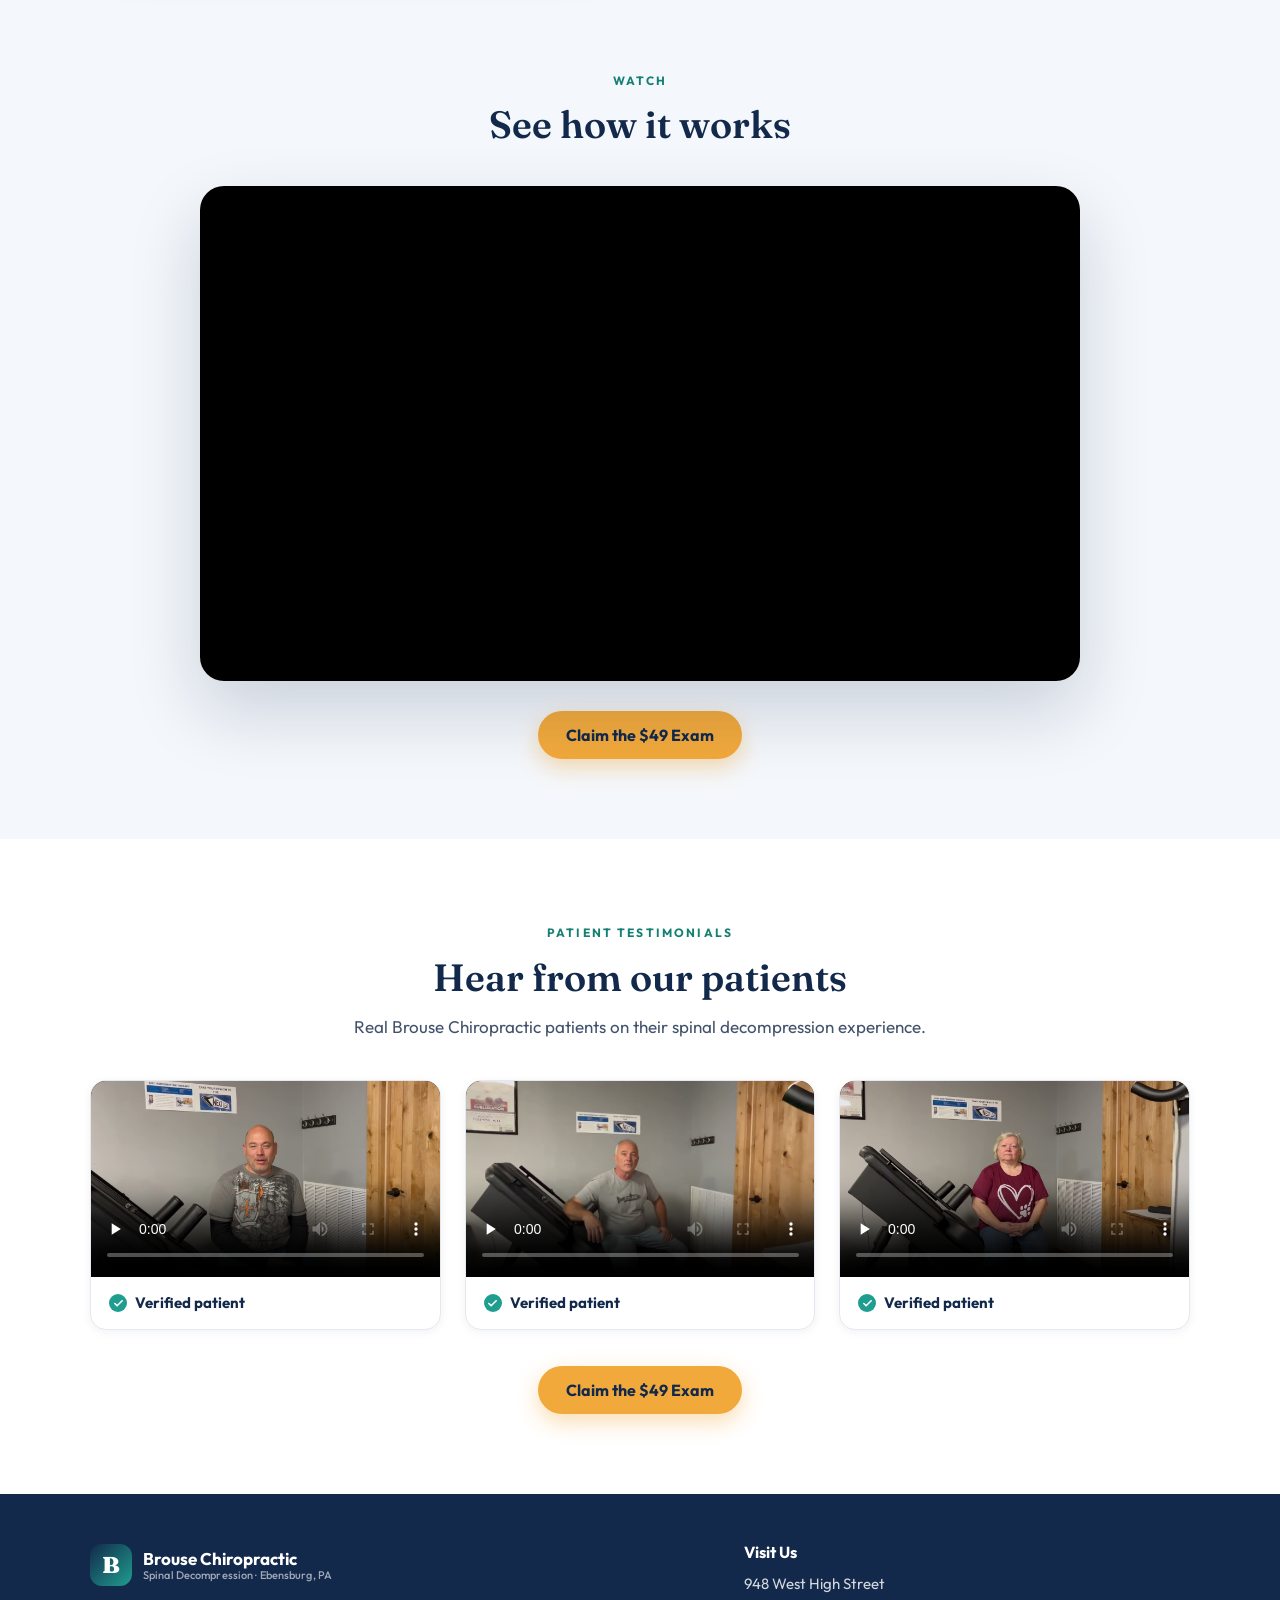
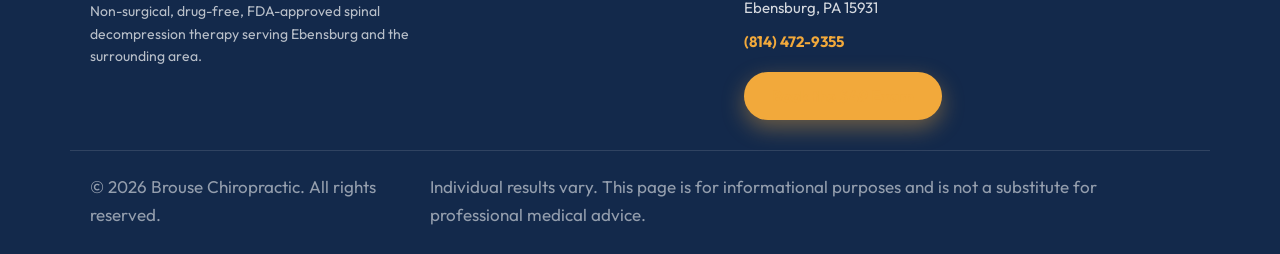
==== commit 22cff426: "Add offer header above GHL form on decompression card Co-Authored-By: Claude Opus 4.8 <noreply@anthr" ====
--- a/index.html
+++ b/index.html
@@ -73,6 +73,11 @@
     </div>
 
     <div class="form-card">
+      <div class="form-card__head">
+        <p class="form-card__kicker">Try spinal decompression for</p>
+        <p class="form-card__price">$49</p>
+        <p class="form-card__incl">Exam + Digital X-rays + 1st Decompression Treatment</p>
+      </div>
       <iframe
           src="https://api.leadconnectorhq.com/widget/form/ID3iA1CH60EwumyIoow7"
           style="width:100%;height:600px;border:none;border-radius:8px"
--- a/styles.css
+++ b/styles.css
@@ -277,8 +277,15 @@
 
 .form-card{
   background:#fff;border:1px solid var(--line);border-radius:var(--radius-lg);
-  padding:30px 26px;box-shadow:var(--shadow);
-}
+  box-shadow:var(--shadow);overflow:hidden;
+}
+.form-card__head{
+  background:linear-gradient(135deg,var(--navy),var(--teal));
+  color:#fff;padding:22px 26px 20px;text-align:center;
+}
+.form-card__kicker{text-transform:uppercase;letter-spacing:.1em;font-size:.74rem;opacity:.9;font-weight:600;margin:0}
+.form-card__price{font-family:'Fraunces',serif;font-size:2.6rem;font-weight:700;line-height:1.05;margin:4px 0}
+.form-card__incl{font-size:.86rem;opacity:.95;line-height:1.4;margin:0}
 .form-card h3{font-size:23px;margin-bottom:6px}
 .form-intro{font-size:14px;color:var(--muted);margin-bottom:20px}
 .field{margin-bottom:16px}
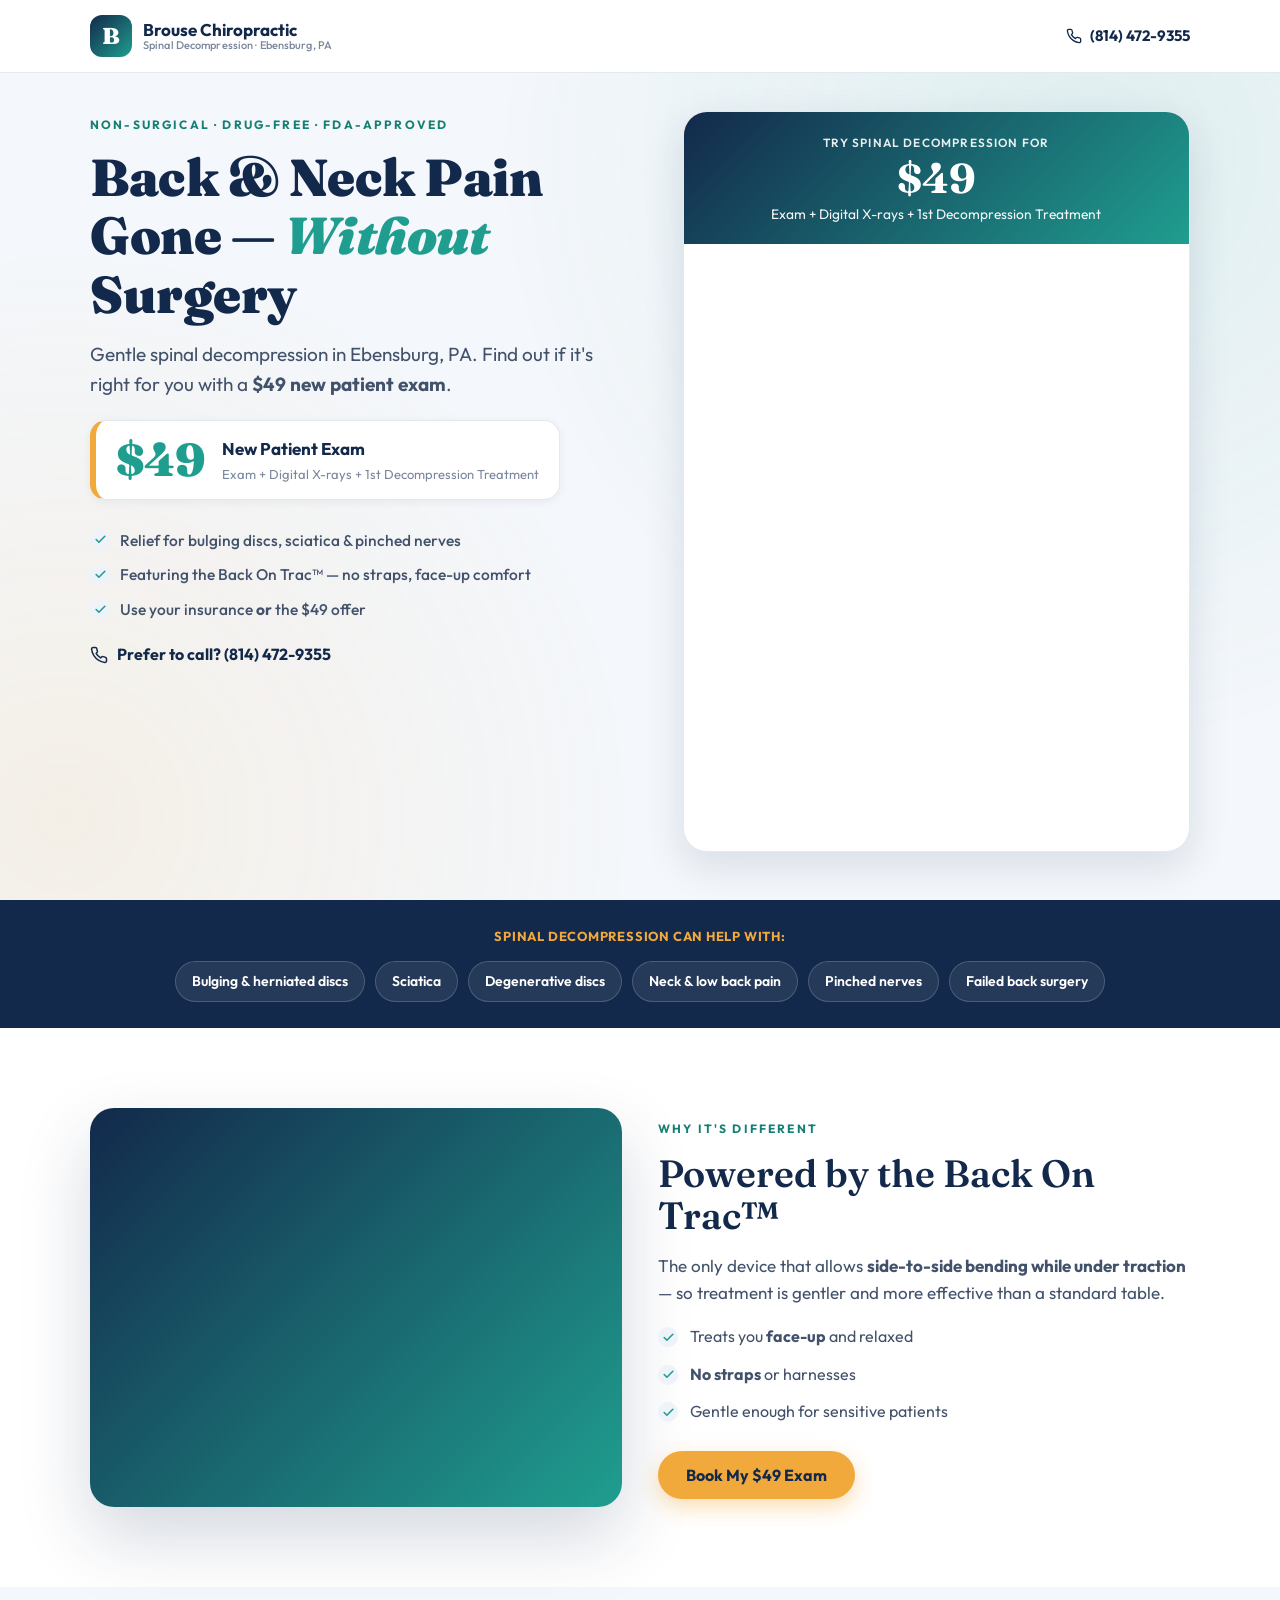
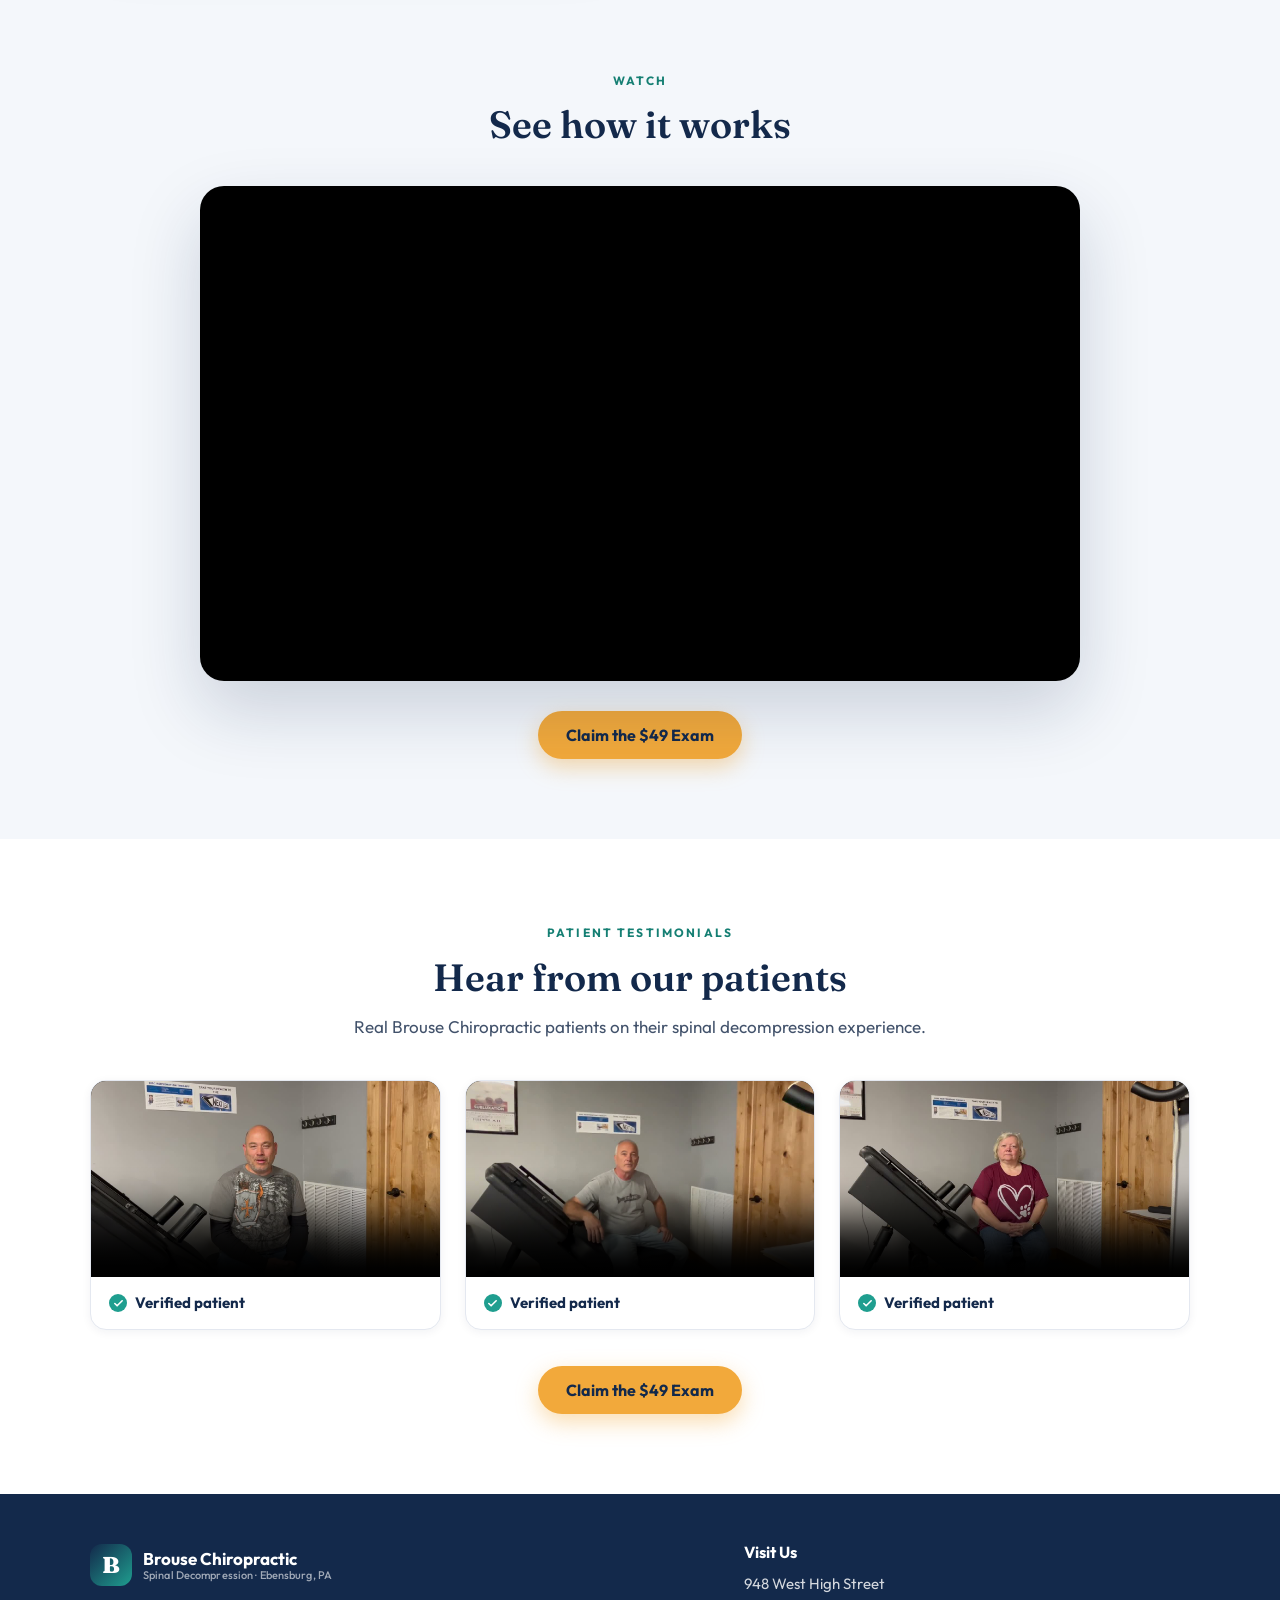
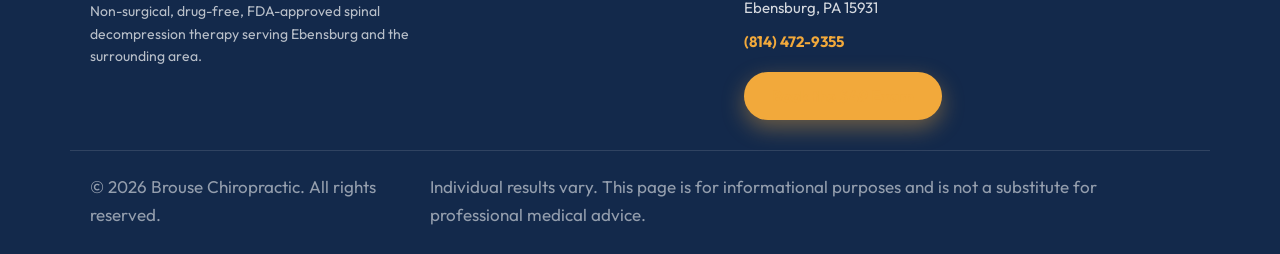
==== commit 4048f6be: "Add Meta Pixel (PageView) Co-Authored-By: Claude Opus 4.8 <noreply@anthropic.com>" ====
--- a/index.html
+++ b/index.html
@@ -10,7 +10,7 @@
 <link href="https://fonts.googleapis.com/css2?family=Fraunces:opsz,wght@9..144,500;9..144,600;9..144,900&family=Outfit:wght@300;400;500;600;700;800&display=swap" rel="stylesheet">
 <link rel="stylesheet" href="styles.css">
 
-<!-- ============ Meta Pixel (placeholder ID — replace 000000000000000) ============ -->
+<!-- Meta Pixel Code -->
 <script>
 !function(f,b,e,v,n,t,s)
 {if(f.fbq)return;n=f.fbq=function(){n.callMethod?
@@ -20,12 +20,13 @@
 t.src=v;s=b.getElementsByTagName(e)[0];
 s.parentNode.insertBefore(t,s)}(window, document,'script',
 'https://connect.facebook.net/en_US/fbevents.js');
-fbq('init', '000000000000000');   // <-- replace with the client's real Pixel ID
+fbq('init', '1047254641046257');
 fbq('track', 'PageView');
 </script>
 <noscript><img height="1" width="1" style="display:none"
-  src="https://www.facebook.com/tr?id=000000000000000&ev=PageView&noscript=1"/></noscript>
-<!-- ============ End Meta Pixel ============ -->
+src="https://www.facebook.com/tr?id=1047254641046257&ev=PageView&noscript=1"
+/></noscript>
+<!-- End Meta Pixel Code -->
 </head>
 <body>
 
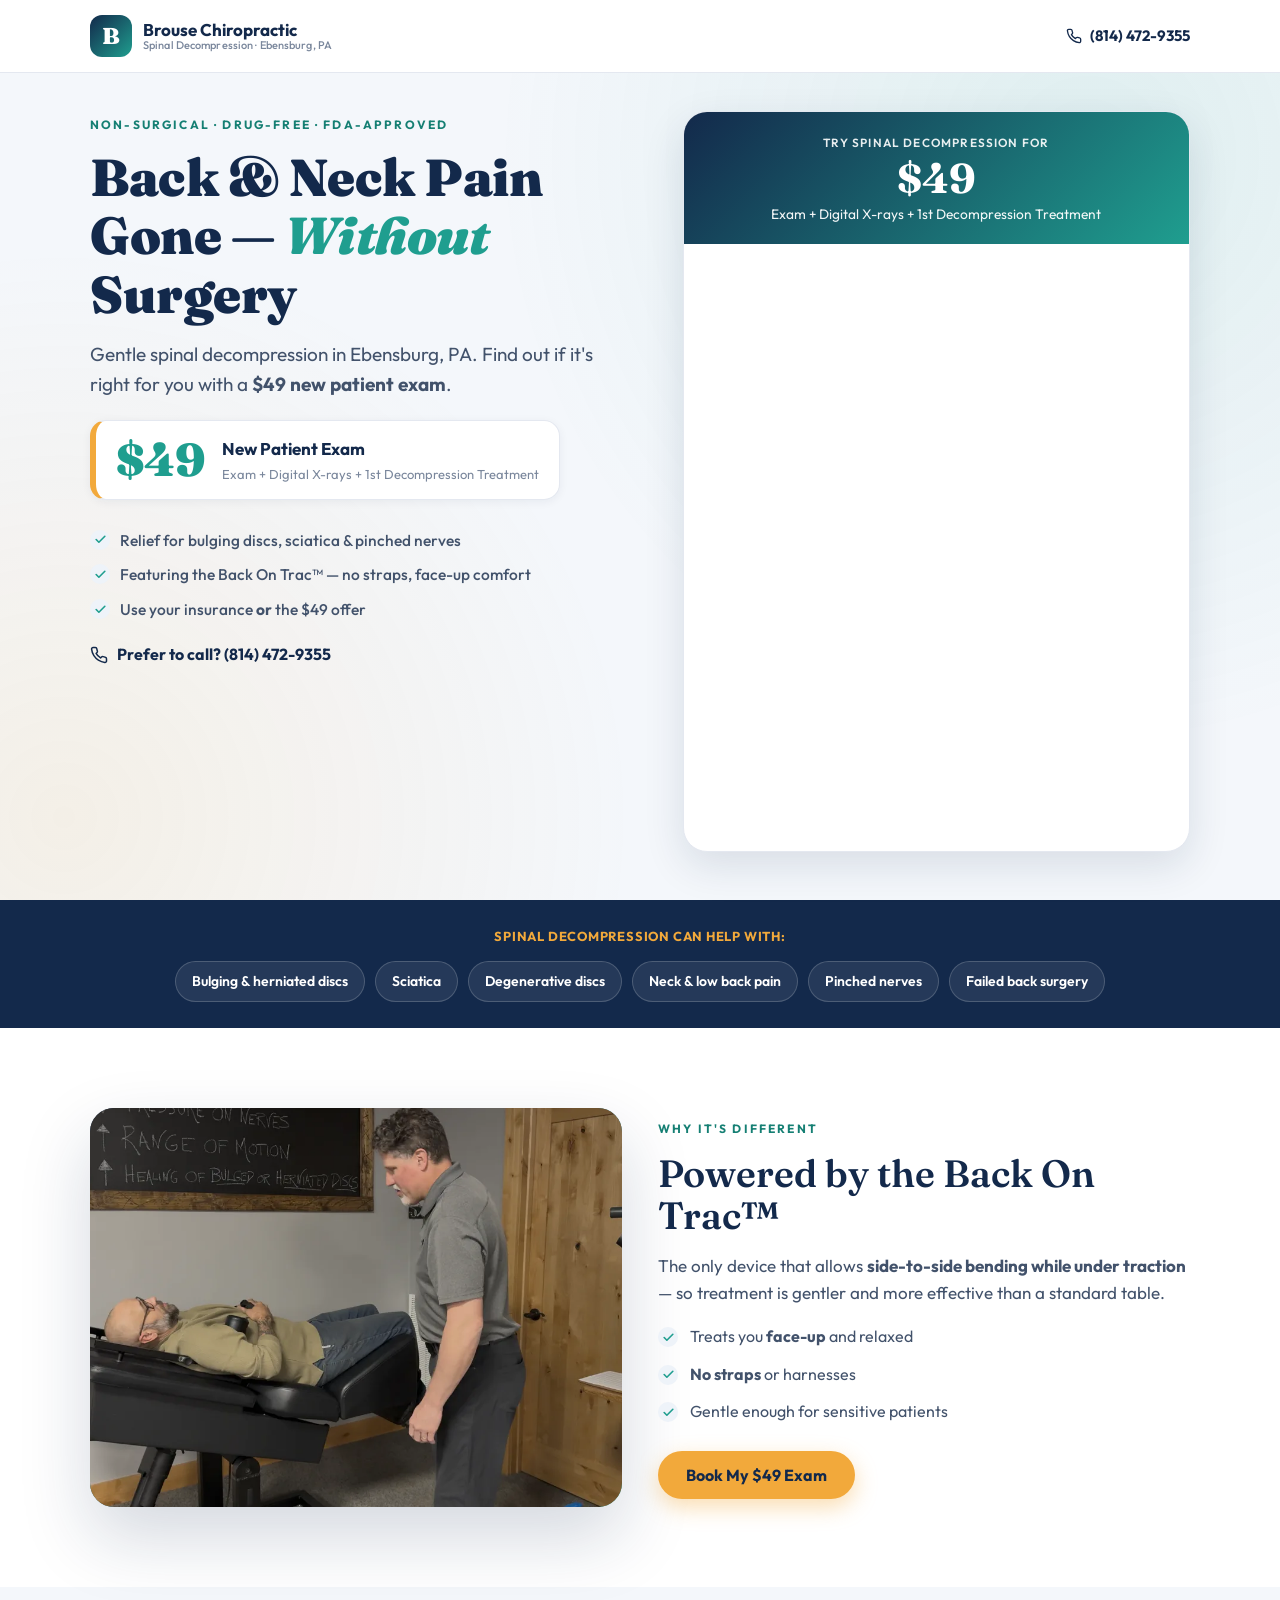
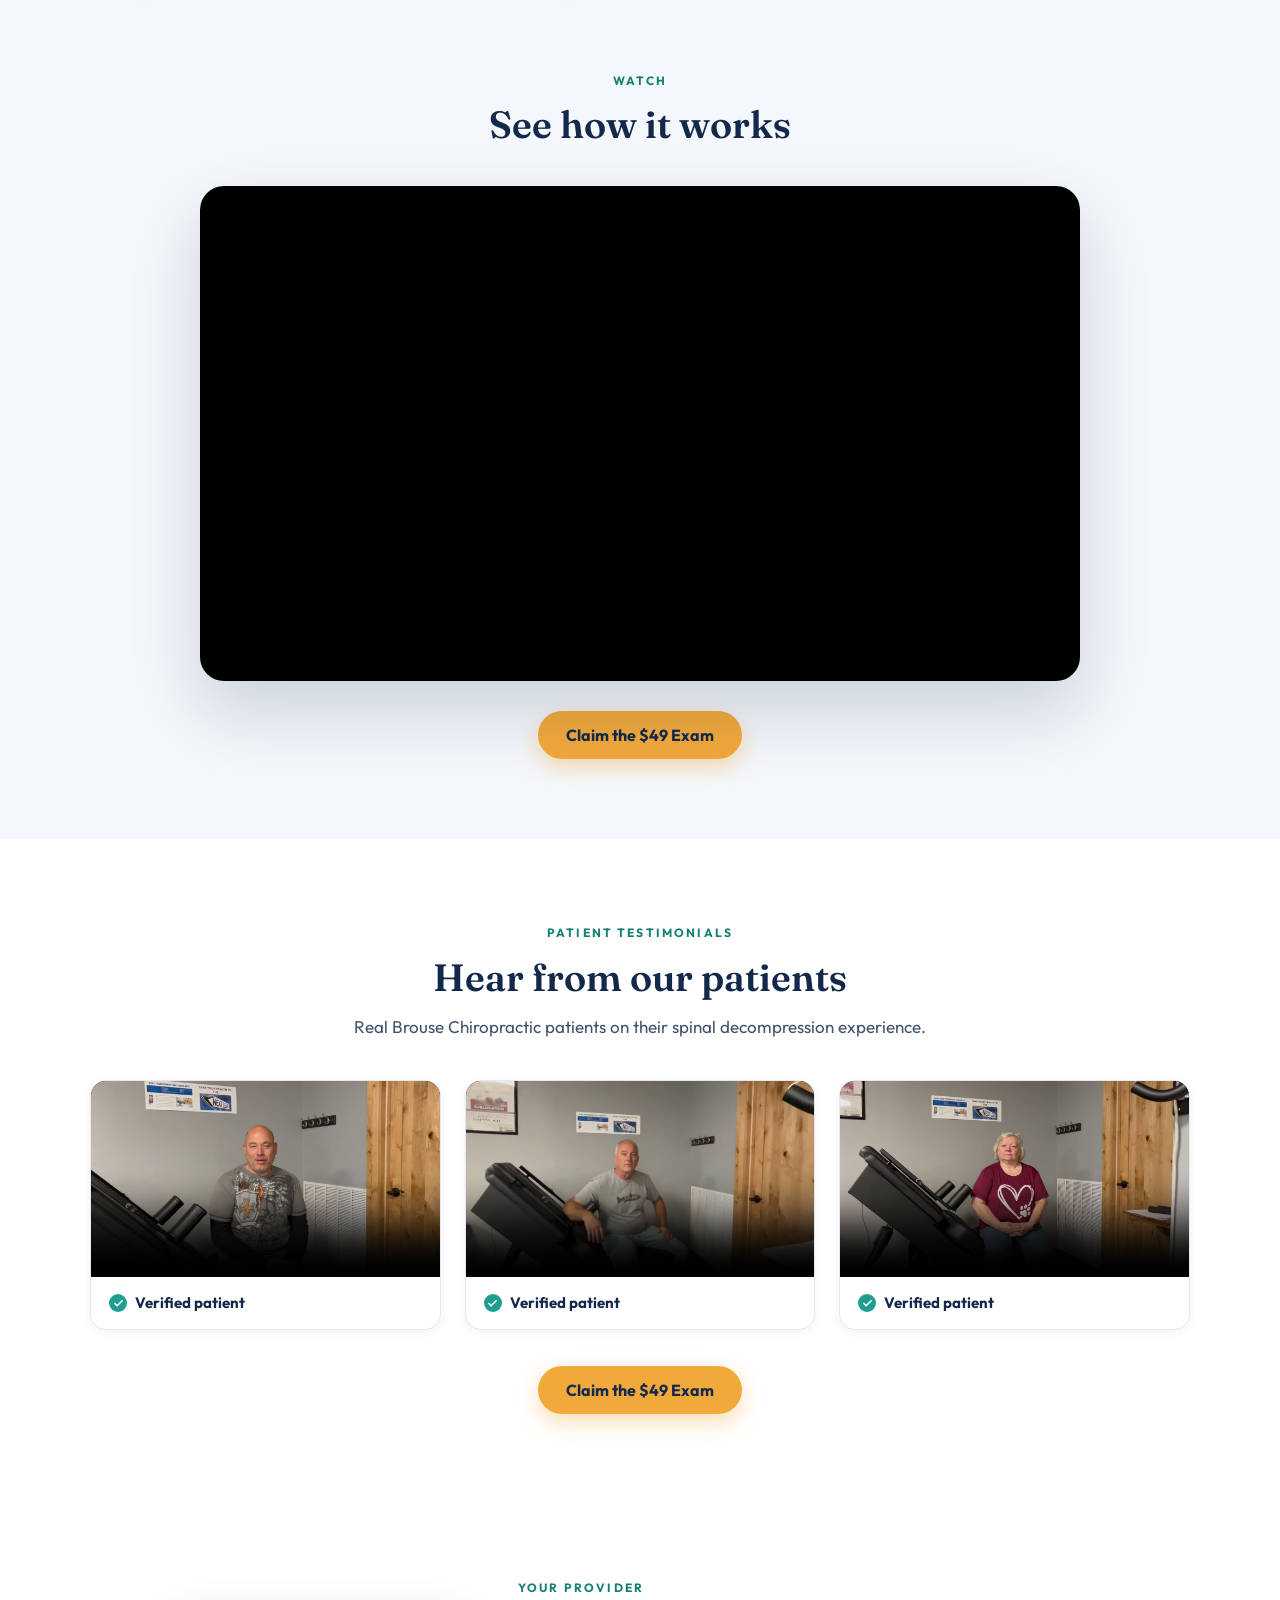
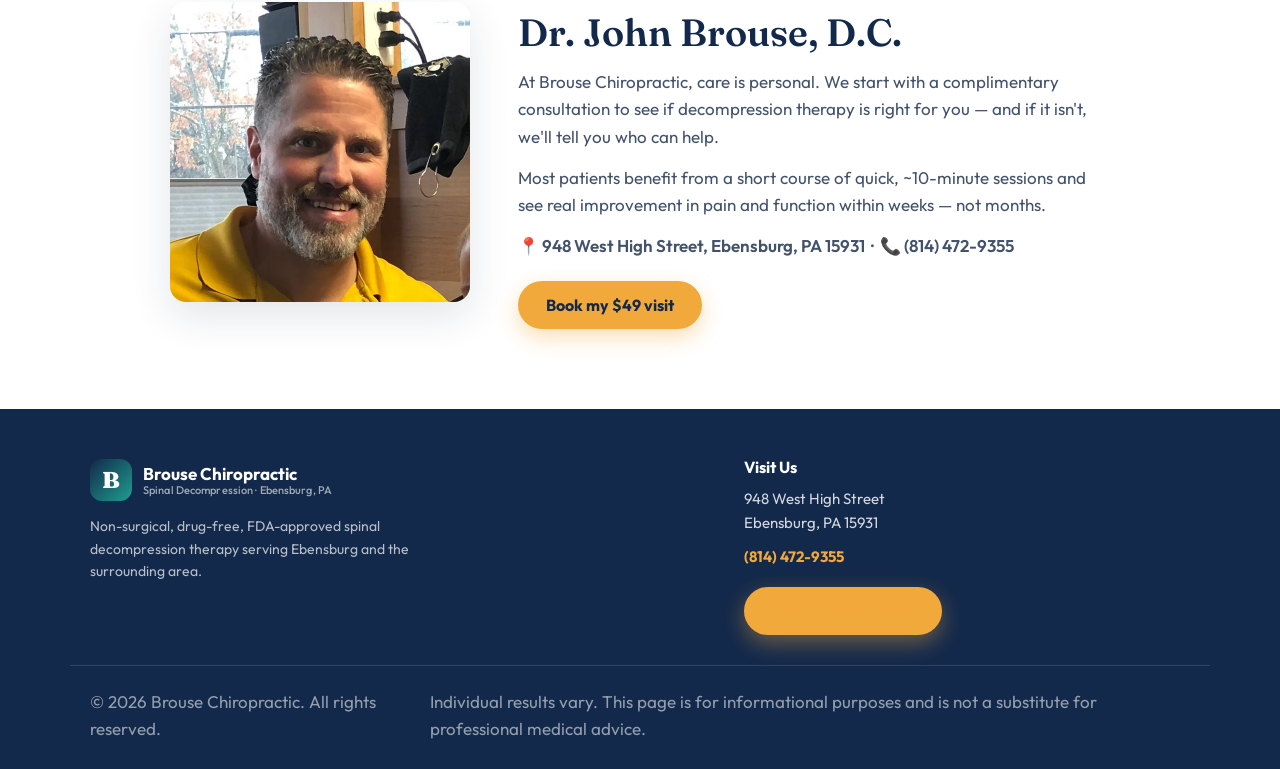
==== commit 389182dc: "Add Your Provider section and swap Back On Trac photo Co-Authored-By: Claude Opus 4.8 <noreply@anthr" ====
--- a/index.html
+++ b/index.html
@@ -121,8 +121,8 @@
   <div class="wrap split">
     <div class="split-media">
       <div class="img-frame">
-        <img src="https://images.unsplash.com/photo-1706353399656-210cca727a33?auto=format&fit=crop&w=1000&q=80"
-             alt="Chiropractor performing a gentle spinal adjustment"
+        <img src="images/decompression-1.webp"
+             alt="Spinal decompression therapy at Brouse Chiropractic"
              loading="lazy" width="1000" height="667"
              onerror="this.onerror=null;this.style.display='none';this.parentElement.classList.add('img-failed');">
       </div>
@@ -206,6 +206,23 @@
   </div>
 </section>
 
+<!-- ===================== YOUR PROVIDER ===================== -->
+<section class="section">
+  <div class="wrap doctor">
+    <div class="doctor__photo">
+      <img src="images/doctor.jpg" alt="Dr. John Brouse, D.C. — Brouse Chiropractic" loading="lazy">
+    </div>
+    <div class="doctor__copy">
+      <span class="eyebrow">Your provider</span>
+      <h2>Dr. John Brouse, D.C.</h2>
+      <p>At Brouse Chiropractic, care is personal. We start with a complimentary consultation to see if decompression therapy is right for you — and if it isn't, we'll tell you who can help.</p>
+      <p>Most patients benefit from a short course of quick, ~10-minute sessions and see real improvement in pain and function within weeks — not months.</p>
+      <p class="doctor__loc">📍 948 West High Street, Ebensburg, PA 15931 &nbsp;·&nbsp; 📞 (814) 472-9355</p>
+      <a href="#book" class="btn btn-primary">Book my $49 visit</a>
+    </div>
+  </div>
+</section>
+
 <!-- ===================== FOOTER ===================== -->
 <footer class="site-footer">
   <div class="wrap footer-grid">
--- a/styles.css
+++ b/styles.css
@@ -344,6 +344,15 @@
 body.nav-open .main-nav a:hover{background:var(--bg-alt)}
 body.nav-open .main-nav .nav-cta{text-align:center}
 
+/* your provider */
+.doctor{display:grid;gap:32px;align-items:center;max-width:980px;margin:0 auto;text-align:center}
+.doctor__photo{max-width:280px;margin:0 auto}
+.doctor__photo img{width:100%;border-radius:var(--radius);box-shadow:var(--shadow);aspect-ratio:1;object-fit:cover}
+.doctor__copy h2{margin-bottom:14px}
+.doctor__copy p{color:var(--body);margin-bottom:14px}
+.doctor__loc{font-weight:600;color:var(--ink)}
+.doctor__copy .btn{margin-top:8px}
+
 /* ============================================================
    Responsive
    ============================================================ */
@@ -364,6 +373,8 @@
   .book-grid{grid-template-columns:1fr 1.05fr}
   .footer-grid{grid-template-columns:1.4fr 1fr}
   .section{padding:80px 0}
+  .doctor{grid-template-columns:300px 1fr;gap:48px;text-align:left}
+  .doctor__photo{max-width:none}
 }
 @media(max-width:899px){
   body.nav-open{overflow:hidden}
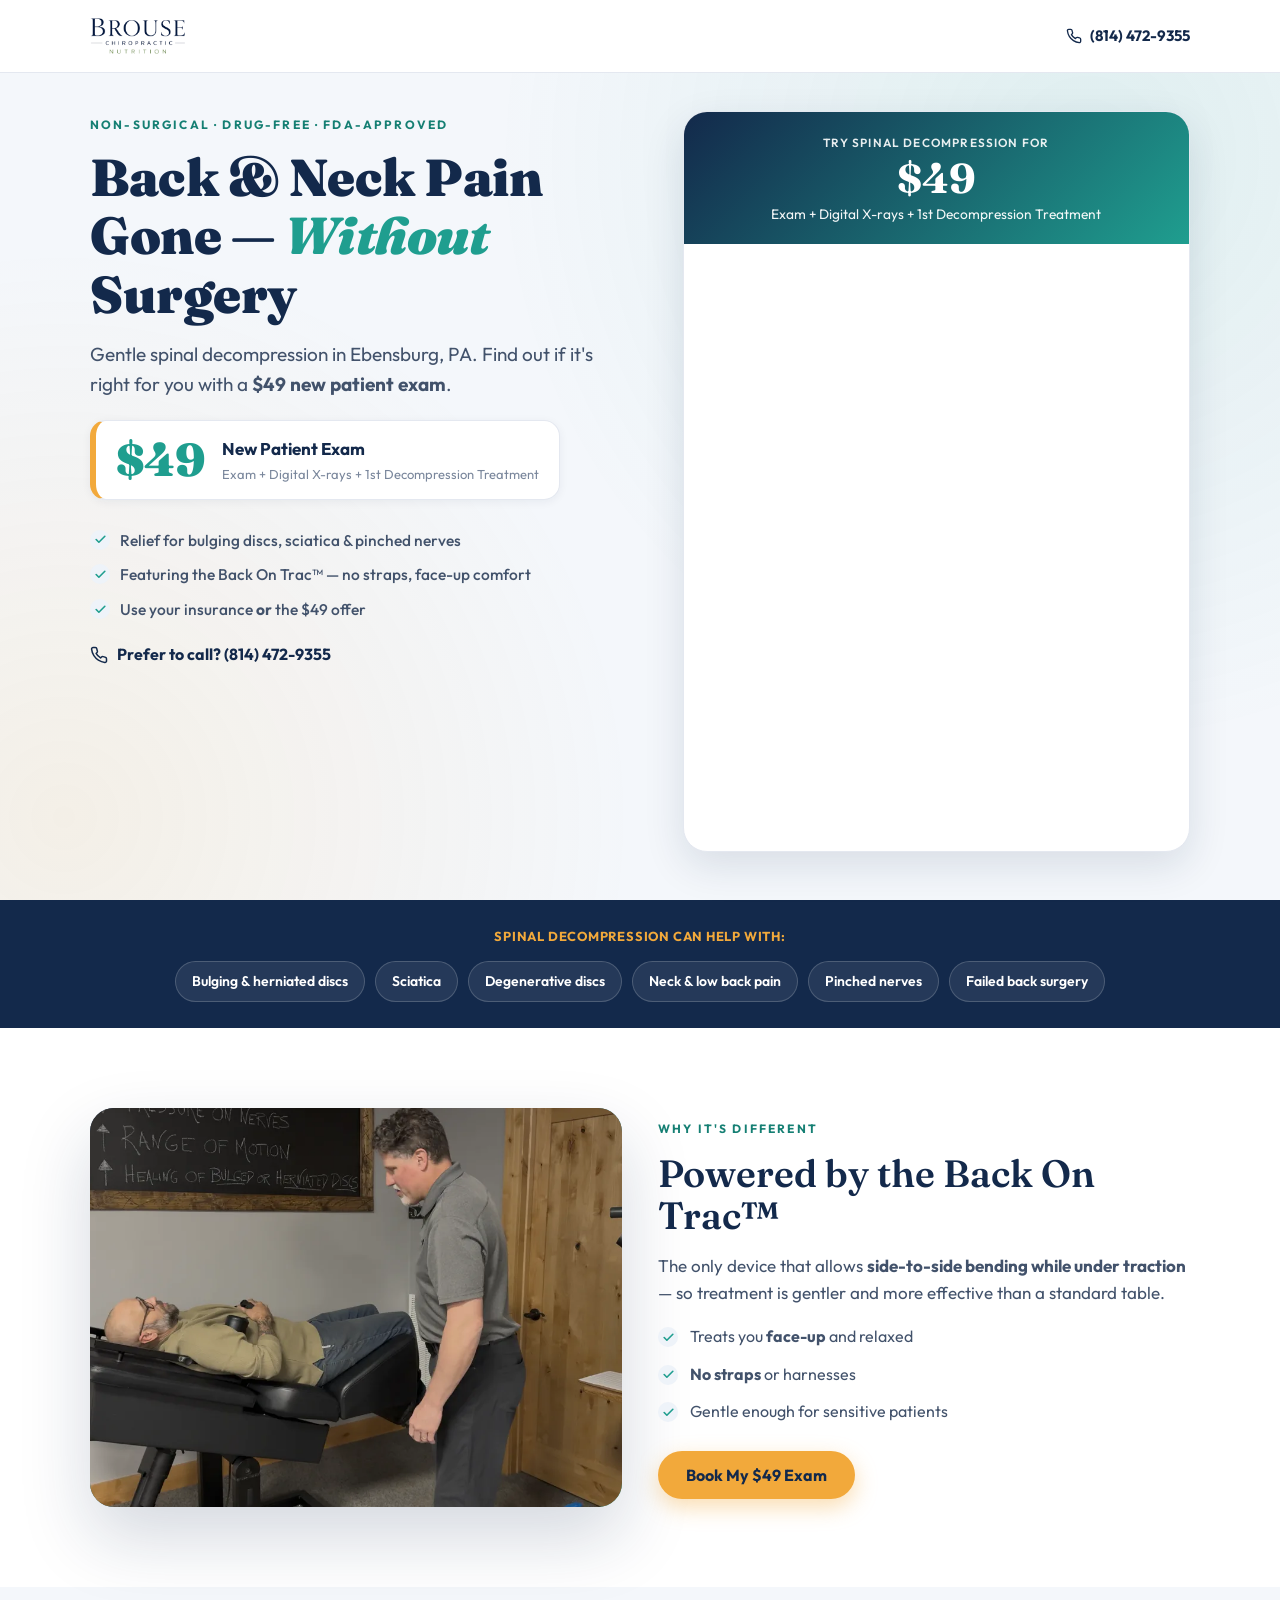
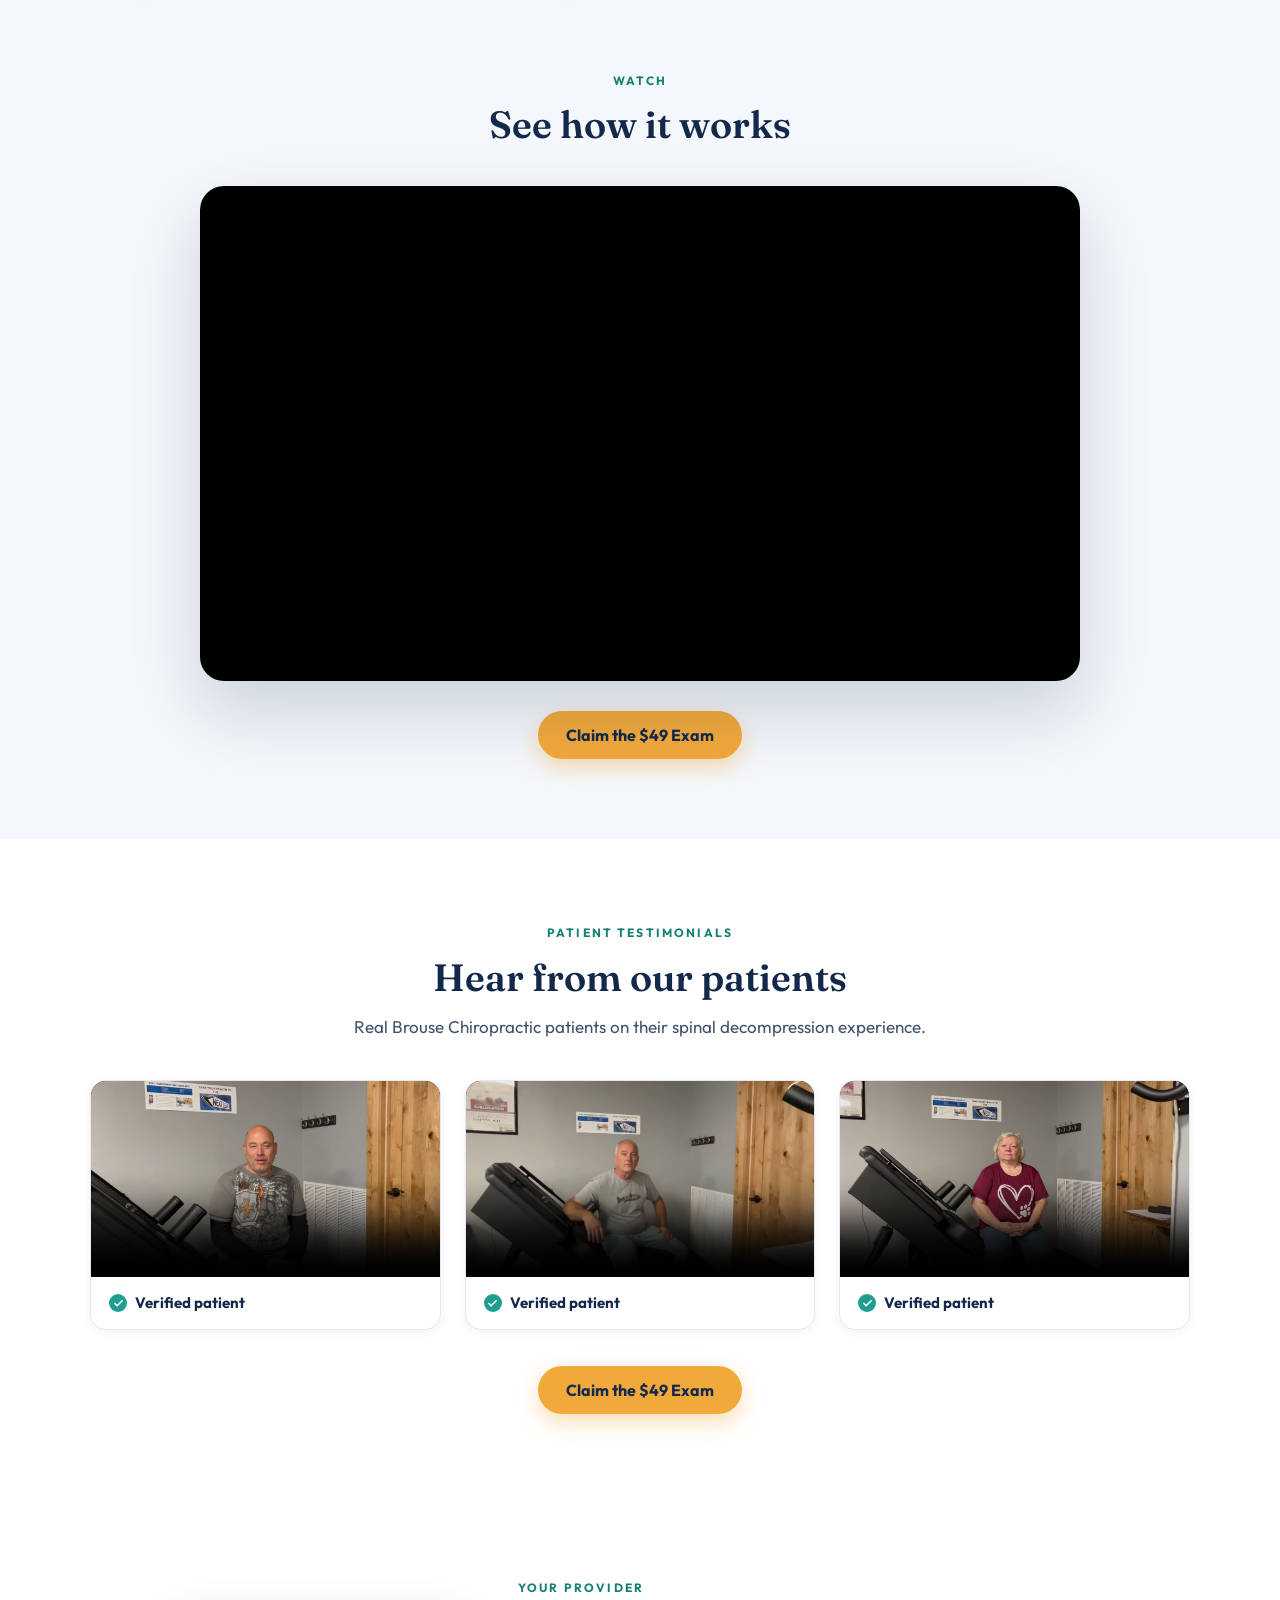
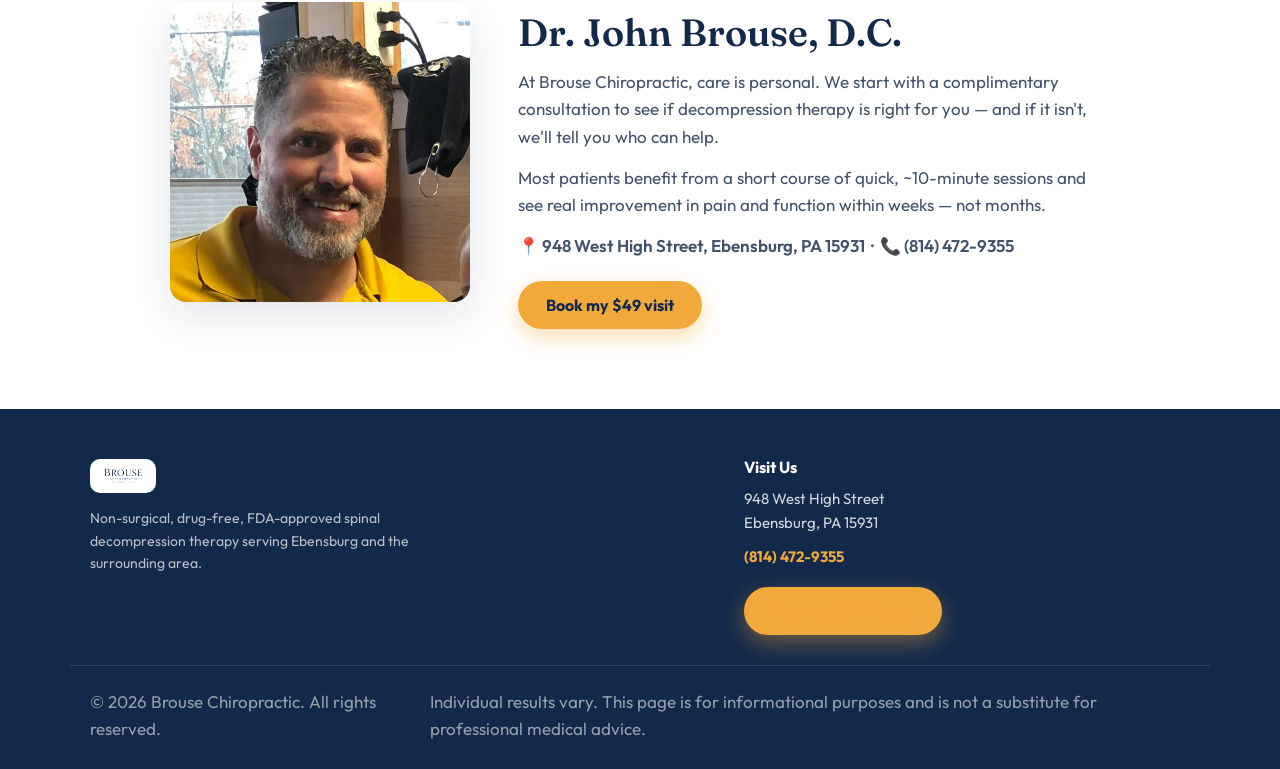
==== commit fe317ff2: "Replace placeholder mark with Brouse logo in header and footer Co-Authored-By: Claude Opus 4.8 <nore" ====
--- a/index.html
+++ b/index.html
@@ -34,8 +34,7 @@
 <header class="site-header" id="top">
   <div class="wrap header-inner">
     <a href="#top" class="brand">
-      <span class="brand-mark">B</span>
-      <span class="brand-text">Brouse Chiropractic<small>Spinal Decompression · Ebensburg, PA</small></span>
+      <img class="brand-logo" src="images/logo.webp" alt="Brouse Chiropractic" width="600" height="252">
     </a>
     <a href="tel:+18144729355" class="header-phone">
       <svg viewBox="0 0 24 24" width="16" height="16" fill="none" stroke="currentColor" stroke-width="2" stroke-linecap="round" stroke-linejoin="round"><path d="M22 16.92v3a2 2 0 0 1-2.18 2 19.79 19.79 0 0 1-8.63-3.07 19.5 19.5 0 0 1-6-6 19.79 19.79 0 0 1-3.07-8.67A2 2 0 0 1 4.11 2h3a2 2 0 0 1 2 1.72c.13.96.36 1.9.7 2.81a2 2 0 0 1-.45 2.11L8.09 9.91a16 16 0 0 0 6 6l1.27-1.27a2 2 0 0 1 2.11-.45c.91.34 1.85.57 2.81.7A2 2 0 0 1 22 16.92z"/></svg>
@@ -228,8 +227,7 @@
   <div class="wrap footer-grid">
     <div>
       <div class="brand brand-footer">
-        <span class="brand-mark">B</span>
-        <span class="brand-text">Brouse Chiropractic<small>Spinal Decompression · Ebensburg, PA</small></span>
+        <img class="brand-logo brand-logo--footer" src="images/logo.webp" alt="Brouse Chiropractic" width="600" height="252">
       </div>
       <p class="footer-blurb">Non-surgical, drug-free, FDA-approved spinal decompression therapy serving Ebensburg and the surrounding area.</p>
     </div>
--- a/styles.css
+++ b/styles.css
@@ -80,6 +80,8 @@
 }
 .header-inner{display:flex;align-items:center;gap:16px;height:72px}
 .brand{display:flex;align-items:center;gap:11px;font-weight:700;color:var(--navy)}
+.brand-logo{height:40px;width:auto;display:block}
+.brand-logo--footer{height:34px;background:#fff;padding:9px 14px;border-radius:10px}
 .brand-mark{
   width:42px;height:42px;flex:0 0 42px;border-radius:12px;
   background:linear-gradient(135deg,var(--navy),var(--teal));
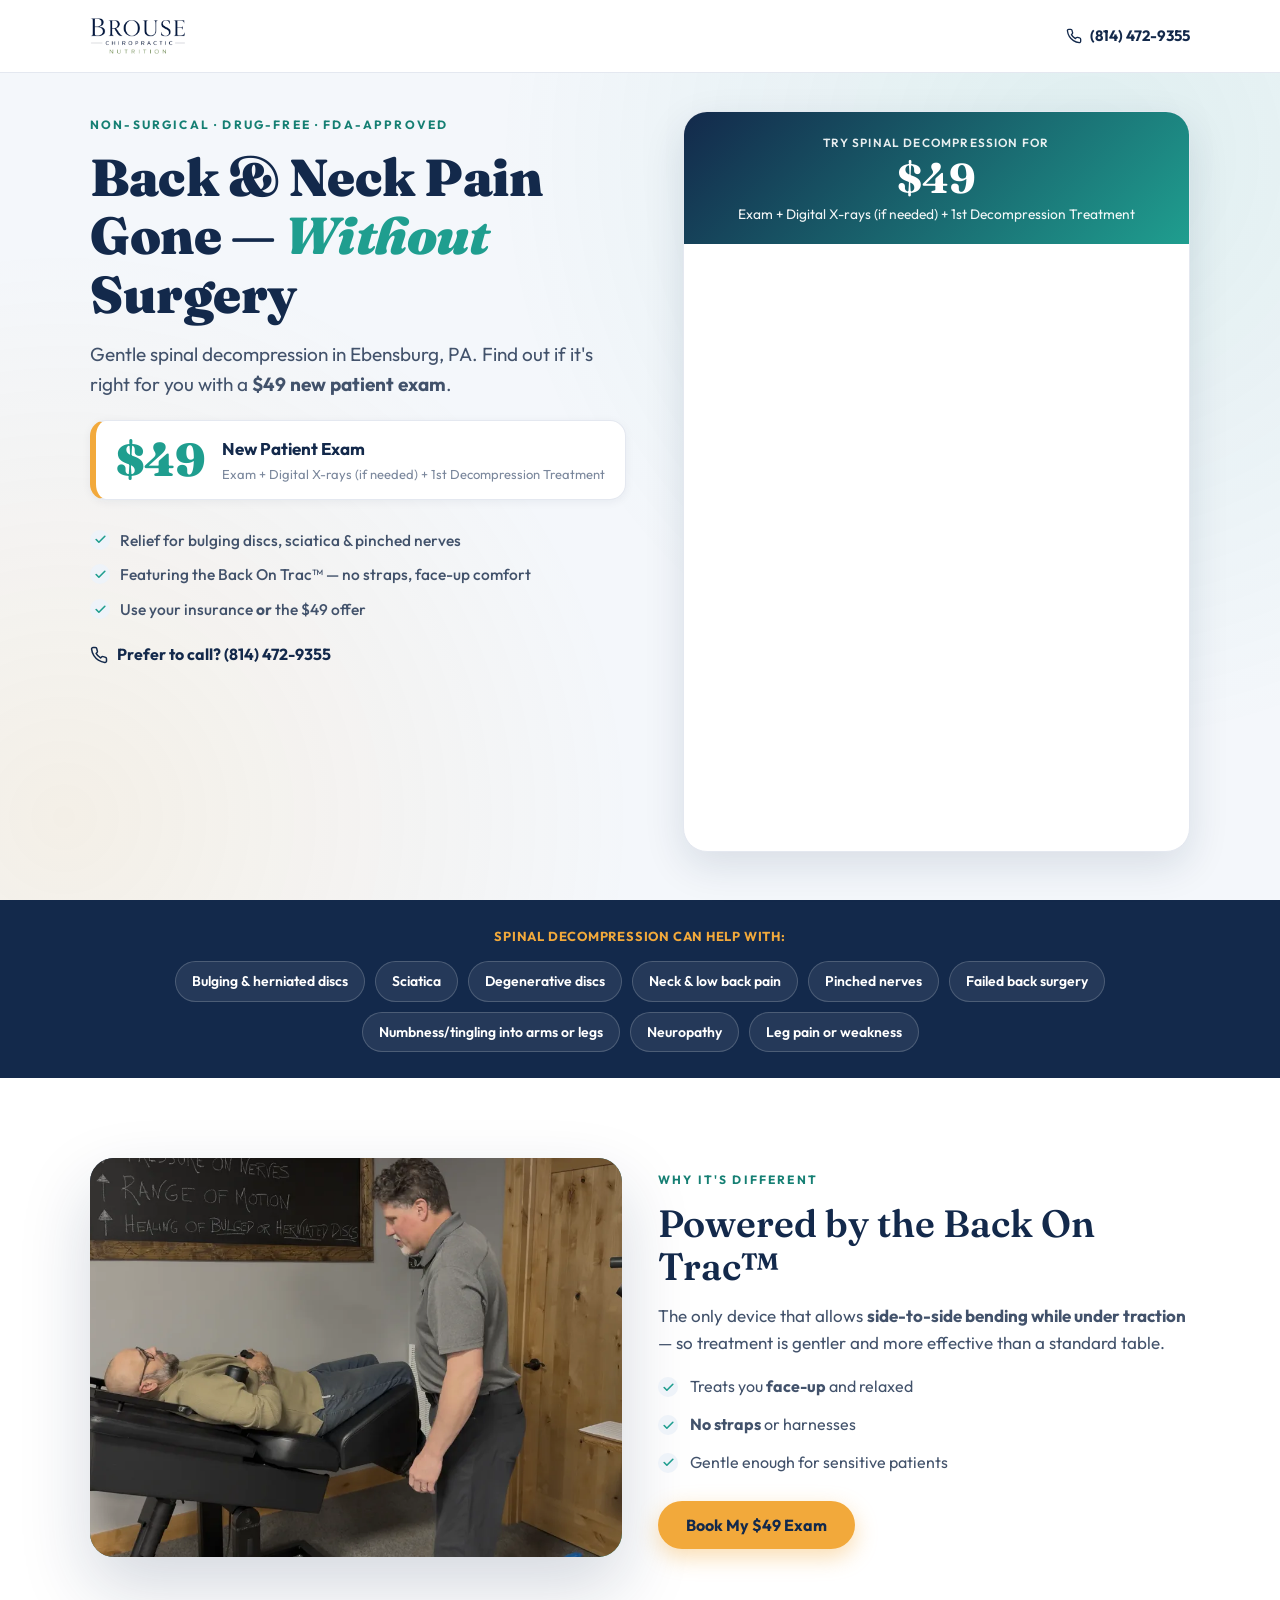
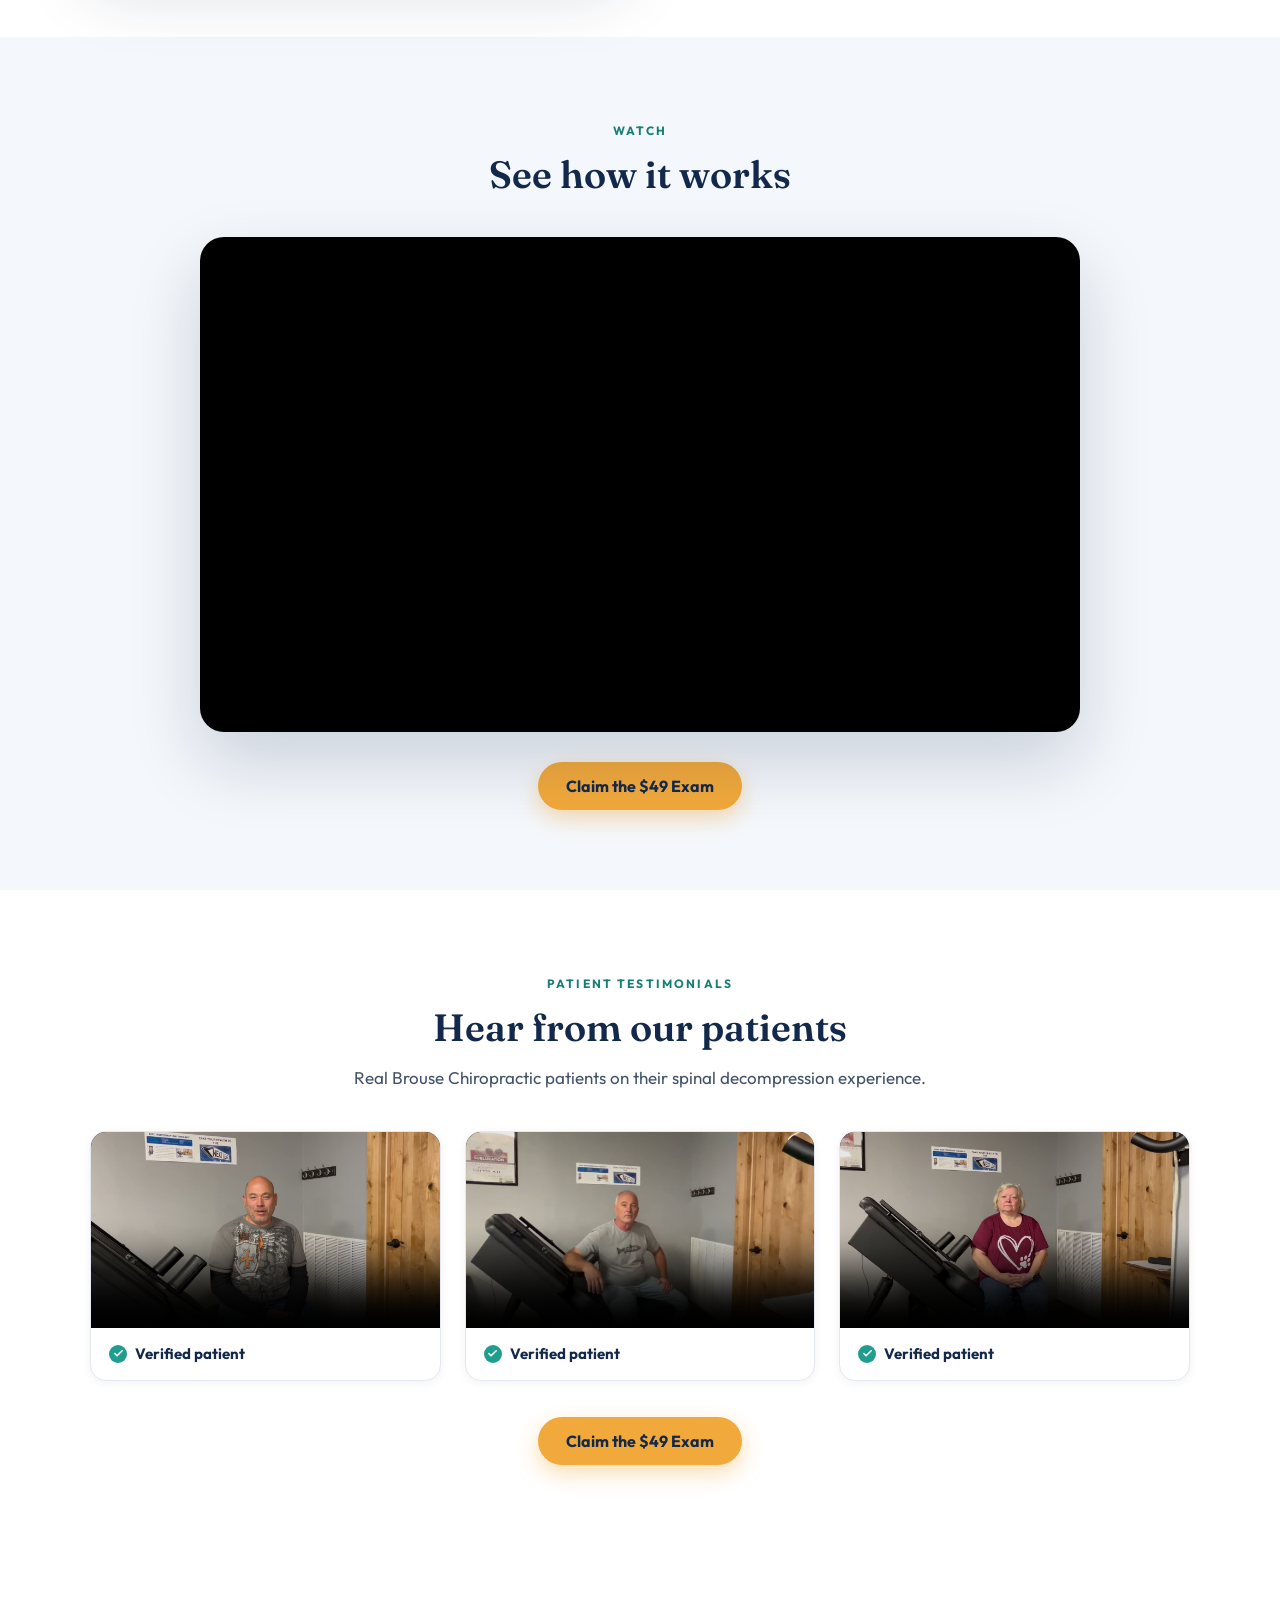
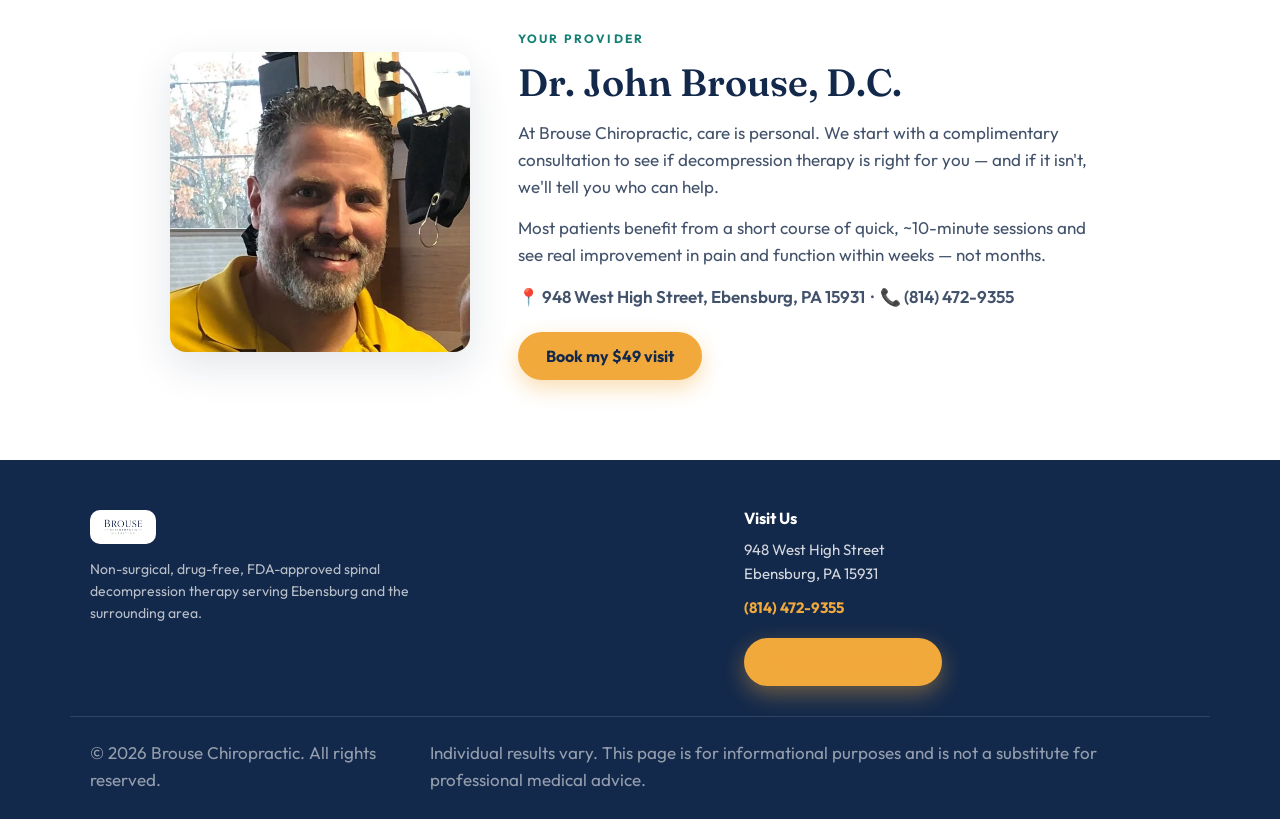
==== commit faa1f752: "Add X-rays (if needed) note and decompression conditions" ====
--- a/index.html
+++ b/index.html
@@ -56,7 +56,7 @@
         <div class="offer-price">$49</div>
         <div class="offer-text">
           <strong>New Patient Exam</strong>
-          <span>Exam + Digital X-rays + 1st Decompression Treatment</span>
+          <span>Exam + Digital X-rays (if needed) + 1st Decompression Treatment</span>
         </div>
       </div>
 
@@ -76,7 +76,7 @@
       <div class="form-card__head">
         <p class="form-card__kicker">Try spinal decompression for</p>
         <p class="form-card__price">$49</p>
-        <p class="form-card__incl">Exam + Digital X-rays + 1st Decompression Treatment</p>
+        <p class="form-card__incl">Exam + Digital X-rays (if needed) + 1st Decompression Treatment</p>
       </div>
       <iframe
           src="https://api.leadconnectorhq.com/widget/form/ID3iA1CH60EwumyIoow7"
@@ -111,6 +111,9 @@
       <li>Neck &amp; low back pain</li>
       <li>Pinched nerves</li>
       <li>Failed back surgery</li>
+      <li>Numbness/tingling into arms or legs</li>
+      <li>Neuropathy</li>
+      <li>Leg pain or weakness</li>
     </ul>
   </div>
 </section>
--- a/styles.css
+++ b/styles.css
@@ -120,6 +120,7 @@
   padding:38px 0 48px;
 }
 .hero-grid{display:grid;gap:32px;align-items:start}
+.hero-grid .form-card{order:-1}
 .hero-copy .lede{font-size:clamp(16px,1.9vw,19px);color:var(--body);margin:16px 0 20px;max-width:540px}
 .hero-points{list-style:none;display:grid;gap:10px;margin:4px 0 20px}
 .hero-points li{position:relative;padding-left:30px;font-weight:500;color:var(--body);font-size:15.5px}
@@ -369,6 +370,7 @@
   .main-nav{display:flex}
   .header-phone{display:flex}
   .hero-grid{grid-template-columns:1.05fr .95fr}
+  .hero-grid .form-card{order:0}
   .split{grid-template-columns:1fr 1fr}
   .conditions-grid{grid-template-columns:repeat(4,1fr)}
   .vtestimonials{grid-template-columns:repeat(3,1fr)}
